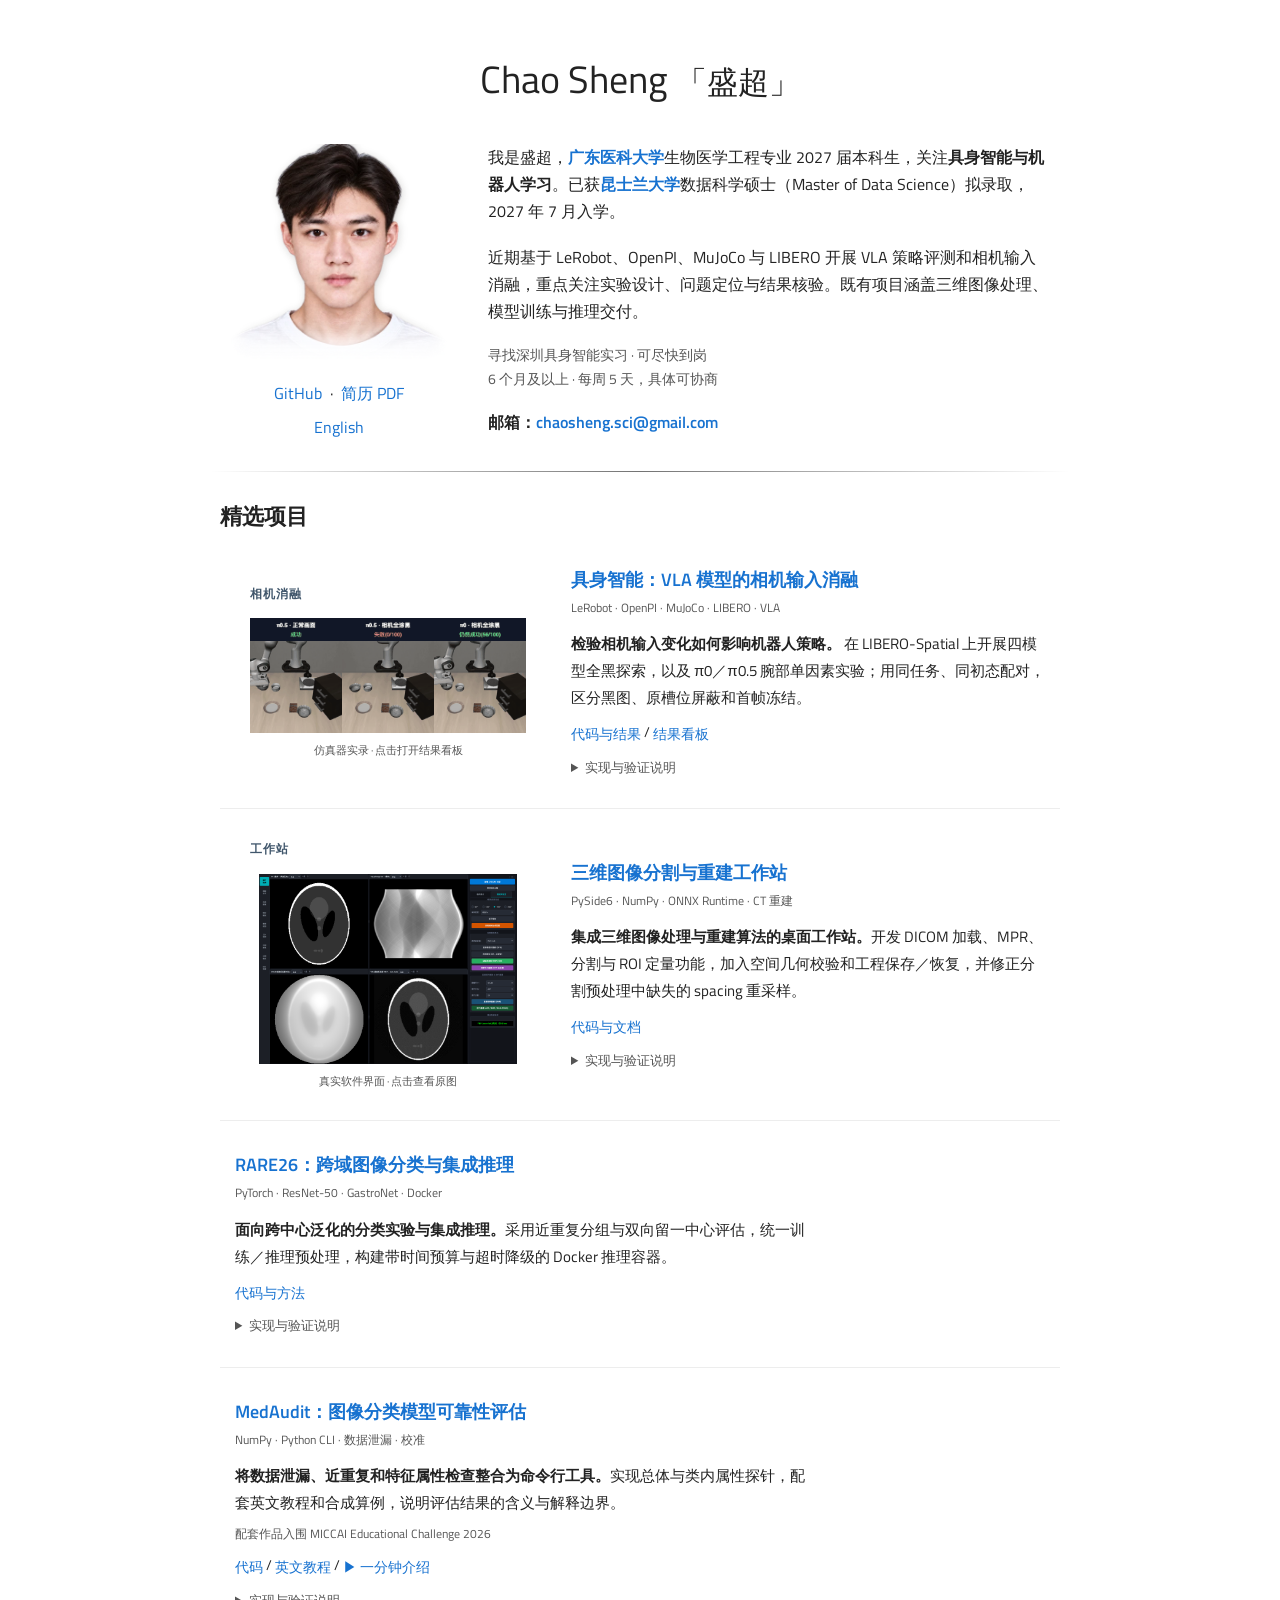
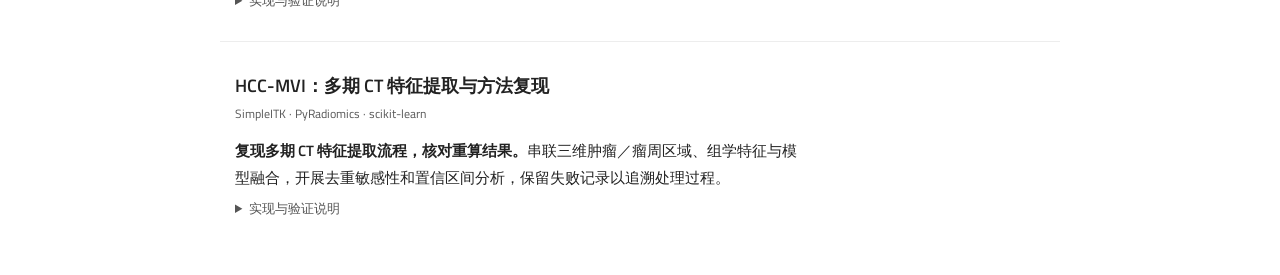
==== index_cn.html @ 7a90e9ca "Align portfolio with embodied AI focus" ====
<!DOCTYPE html>
<html lang="zh-CN">
<head>
  <meta charset="UTF-8" />
  <meta name="viewport" content="width=device-width, initial-scale=1.0" />
  <meta name="description" content="盛超，具身智能实习。关注 VLA 策略评测、机器人学习与仿真，开展相机输入消融、实验复现与结果核验。" />
  <title>盛超 | 具身智能</title>
  <link rel="stylesheet" href="style.css?v=2026-10-14c" />
  <link rel="icon" href="favicon.ico" sizes="16x16 32x32 48x48" />
  <link rel="apple-touch-icon" href="assets/apple-touch-icon.png" />
  <link rel="alternate" hreflang="en" href="index.html" />
  <link rel="alternate" hreflang="zh-CN" href="index_cn.html" />
</head>
<body>
  <a class="skip-link" href="#profile">跳转到正文</a>
  <main class="page-shell" id="profile" tabindex="-1">
    <h1 class="page-heading"><span lang="en">Chao Sheng</span> <span>「盛超」</span></h1>
    <table class="profile-table" role="presentation">
      <tr>
        <td class="profile-media" valign="top">
          <picture><source srcset="assets/portrait-cutout.webp" type="image/webp" /><img class="profile-photo" src="assets/portrait-cutout.png" alt="盛超的照片" width="480" height="480" /></picture>
          <nav class="profile-links" aria-label="个人链接">
            <div><a href="https://github.com/chaoshengsc" target="_blank" rel="noopener noreferrer">GitHub</a> · <a href="assets/sheng-chao-resume.pdf" target="_blank" rel="noopener noreferrer">简历 PDF</a></div>
            <div><a href="index.html" lang="en" hreflang="en">English</a></div>
          </nav>
        </td>
        <td class="profile-copy" valign="top">
          <p>我是盛超，<strong><a href="https://www.gdmu.edu.cn/" target="_blank" rel="noopener noreferrer">广东医科大学</a></strong>生物医学工程专业 2027 届本科生，关注<strong>具身智能与机器人学习</strong>。已获<strong><a href="https://www.uq.edu.au/" target="_blank" rel="noopener noreferrer">昆士兰大学</a></strong>数据科学硕士（Master of Data Science）拟录取，2027 年 7 月入学。</p>
          <p>近期基于 LeRobot、OpenPI、MuJoCo 与 LIBERO 开展 VLA 策略评测和相机输入消融，重点关注实验设计、问题定位与结果核验。既有项目涵盖三维图像处理、模型训练与推理交付。</p>
          <p class="availability">寻找深圳具身智能实习 · 可尽快到岗<br />6 个月及以上 · 每周 5 天，具体可协商</p>
          <p class="contact" id="contact"><strong>邮箱：</strong><strong><a href="mailto:chaosheng.sci@gmail.com" title="发送邮件至 chaosheng.sci@gmail.com">chaosheng.sci@gmail.com</a></strong></p>
        </td>
      </tr>
    </table>
    <hr />
    <section class="content-section projects-section" id="research" aria-labelledby="research-title">
      <h2 id="research-title">精选项目</h2>

      <article class="project-entry">
        <div class="project-media"><figure class="project-overview"><figcaption class="overview-label">相机消融</figcaption><a class="overview-screen" href="https://chaoshengsc.github.io/libero-camera-ablation/dashboard/?lang=zh" target="_blank" rel="noopener noreferrer"><img src="assets/libero-blackout-zh.gif" alt="同一个 LIBERO 任务的三次运行：π0.5 正常画面成功，π0.5 相机全涂黑失败，π0 相机全涂黑仍然成功" width="720" height="300" loading="lazy" /></a></figure><p class="media-caption">仿真器实录 · 点击打开结果看板</p></div>
        <div class="project-copy">
          <h3 class="repo-title"><a href="https://github.com/chaoshengsc/libero-camera-ablation" target="_blank" rel="noopener noreferrer">具身智能：VLA 模型的相机输入消融</a></h3>
          <p class="repo-tech">LeRobot · OpenPI · MuJoCo · LIBERO · VLA</p>
          <p class="project-abstract"><strong>检验相机输入变化如何影响机器人策略。</strong> 在 LIBERO-Spatial 上开展四模型全黑探索，以及 π0／π0.5 腕部单因素实验；用同任务、同初态配对，区分黑图、原槽位屏蔽和首帧冻结。</p>

          <p class="repo-links"><a href="https://github.com/chaoshengsc/libero-camera-ablation" target="_blank" rel="noopener noreferrer">代码与结果</a> / <a href="https://chaoshengsc.github.io/libero-camera-ablation/dashboard/?lang=zh" target="_blank" rel="noopener noreferrer">结果看板</a></p>
          <details class="project-details"><summary>实现与验证说明</summary><div class="detail-body"><p><strong>π0.5 v044 的腕部屏蔽实验：98.4% → 4.6%。</strong>正常、屏蔽腕部、冻结腕部首帧各为 500 回合（10 任务 × 50 初态），分别成功 492、23、0 次；屏蔽相对正常为 −93.8 个百分点，配对 95% 区间 [−96.0, −91.6]。π0 v044 对应为 72.0%、71.2%、72.8%。主视角保持正常更新。</p>
          <p>在消融中发现 LeRobot 缺失相机键会使后续图像槽位前移；个人负责发现问题、确定修复范围、审阅改动并提交覆盖 6 策略的修复 PR。提交前回归由旧实现 21 失败／6 通过变为修后 27/27 通过；<a href="https://github.com/huggingface/lerobot/pull/5129" target="_blank" rel="noopener noreferrer">PR #5129</a> 尚未合并。</p>
          <p>补充官方 π0/OpenPI 对照：匹配 100 初态，官方正常 93/100、全黑 0/100；LeRobot π0 v044 正常 65/100、全黑五次 53–56/100。状态冻结对照支持状态更新敏感性；所选固定动作在选择外状态回放成功 262/400。逐回合记录、分析表、协议审计及 CI 重算入口随 <a href="https://github.com/chaoshengsc/libero-camera-ablation/blob/v1.5.3/docs/FREEZE_CN.md" target="_blank" rel="noopener noreferrer">v1.5.3 证据冻结版</a> 公开。</p>
          <p class="repo-meta">结果限定于所测检查点与协议，不作统一模型排名。π0 五次全黑复用相同 100 初态；官方与 LeRobot 同时改变权重和管线，不能将差异唯一归因于转换或训练。首帧冻结也改变图像—状态同步；回放结果不证明模型内部采用回放机制。独立微调项目不计入本次冻结。</p></div></details>
        </div>
      </article>

      <article class="project-entry">
        <div class="project-media"><figure class="project-overview"><figcaption class="overview-label">工作站</figcaption><a class="overview-screen" href="assets/reconstruction.png" target="_blank" rel="noopener noreferrer"><img src="assets/reconstruction.png" alt="CT 重建软件界面：Shepp-Logan 合成模体" width="1680" height="1236" loading="lazy" /></a></figure><p class="media-caption">真实软件界面 · 点击查看原图</p></div>
        <div class="project-copy">
          <h3 class="repo-title"><a href="https://github.com/chaoshengsc/medical-imaging-workstation" target="_blank" rel="noopener noreferrer">三维图像分割与重建工作站</a></h3>
          <p class="repo-tech">PySide6 · NumPy · ONNX Runtime · CT 重建</p>
          <p class="project-abstract"><strong>集成三维图像处理与重建算法的桌面工作站。</strong>开发 DICOM 加载、MPR、分割与 ROI 定量功能，加入空间几何校验和工程保存／恢复，并修正分割预处理中缺失的 spacing 重采样。</p>

          <p class="repo-links"><a href="https://github.com/chaoshengsc/medical-imaging-workstation" target="_blank" rel="noopener noreferrer">代码与文档</a></p>
          <details class="project-details"><summary>实现与验证说明</summary><div class="detail-body"><p><strong>连接三维图像处理、重建实验与交互操作的桌面工作站。</strong>实现 DICOM 加载、三平面 MPR、多器官分割、ROI 定量与工程保存／恢复；校验序列身份和空间几何，防止蒙版错位与失效缓存复用。</p>
          <p>实现直接傅里叶与多种迭代 CT 重建算法，结合残差 U-Net 开展稀疏视角实验。分割预处理中补齐训练所需的 spacing 重采样，在历史版本同源公开数据 20 例配对对照中，平均 Dice 从 0.684 提升至 0.840。</p>
          <p class="repo-meta">Dice 与左侧重建截图属于不同实验；上述结果不代表独立临床验证。软件用于教学与科研。</p></div></details>
        </div>
      </article>

      <article class="project-entry project-entry-text">
        <div class="project-copy">
          <h3 class="repo-title"><a href="https://github.com/chaoshengsc/rare26-barrett-detection" target="_blank" rel="noopener noreferrer">RARE26：跨域图像分类与集成推理</a></h3>
          <p class="repo-tech">PyTorch · ResNet-50 · GastroNet · Docker</p>
          <p class="project-abstract"><strong>面向跨中心泛化的分类实验与集成推理。</strong>采用近重复分组与双向留一中心评估，统一训练／推理预处理，构建带时间预算与超时降级的 Docker 推理容器。</p>

          <p class="repo-links"><a href="https://github.com/chaoshengsc/rare26-barrett-detection" target="_blank" rel="noopener noreferrer">代码与方法</a></p>
          <details class="project-details"><summary>实现与验证说明</summary><div class="detail-body"><p><strong>面向正样本稀少的内镜图像分类竞赛项目。</strong>任务目标为固定 90% 召回率下的精确率。采用 GastroNet 预训练 ResNet-50，结合类别采样、EMA、近重复图像分组与双向留一中心评估。</p>
          <p>统一训练和推理预处理，完成 12 个随机种子模型概率平均与水平翻转增强；构建 Docker 推理容器，按时间预算调度集成，并配置超时降级与输入输出检查。</p>
          <p class="repo-meta">内部 LOCO 用于方案选择，不代表最终提交权重的独立测试成绩；不列竞赛排名。</p></div></details>
        </div>
      </article>



      <article class="project-entry project-entry-text">
        <div class="project-copy">
          <h3 class="repo-title"><a href="https://github.com/chaoshengsc/medaudit" target="_blank" rel="noopener noreferrer">MedAudit：图像分类模型可靠性评估</a></h3>
          <p class="repo-tech">NumPy · Python CLI · 数据泄漏 · 校准</p>
          <p class="project-abstract"><strong>将数据泄漏、近重复和特征属性检查整合为命令行工具。</strong>实现总体与类内属性探针，配套英文教程和合成算例，说明评估结果的含义与解释边界。</p>
          <p class="recognition">配套作品入围 MICCAI Educational Challenge 2026</p>
          <p class="repo-links"><a href="https://github.com/chaoshengsc/medaudit" target="_blank" rel="noopener noreferrer">代码</a> / <a href="https://github.com/chaoshengsc/medaudit/blob/main/tutorial/from-pixels-to-patients.md" target="_blank" rel="noopener noreferrer">英文教程</a> / <a href="assets/mec2026.mp4" target="_blank" rel="noopener noreferrer">▶ 一分钟介绍</a></p>
          <details class="project-details"><summary>实现与验证说明</summary><div class="detail-body"><p><strong>将数据泄漏、近重复与特征属性检查整合成可运行的审计流程。</strong>配置驱动的 CLI 支持跨集合近重复、患者分组泄漏和总体／类内属性探针；实现 AUROC、Brier、ECE 与患者簇 Bootstrap 指标函数。</p>
          <p>配套英文教程、运行指南与可运行合成算例。作品 <em>From Pixels to Patients</em> 入围 MICCAI Educational Challenge 2026（Finalist）。</p>
          <p class="repo-meta">属性可预测不等于分类器依赖该属性；合成算例不代表临床性能。完整校准审计尚未接入 CLI。</p><figure class="audit-detail-figure"><a href="assets/medaudit-probe.png" target="_blank" rel="noopener noreferrer"><img src="assets/medaudit-probe.png" alt="总体与类内属性探针的合成实验对照" width="1926" height="874" loading="lazy" /></a><figcaption>合成实验对照；点击查看原图，不代表临床性能。</figcaption></figure></div></details>
        </div>
      </article>

      <article class="project-entry project-entry-text">
        <div class="project-copy">
          <h3 class="repo-title">HCC-MVI：多期 CT 特征提取与方法复现</h3>
          <p class="repo-tech">SimpleITK · PyRadiomics · scikit-learn</p>
          <p class="project-abstract"><strong>复现多期 CT 特征提取流程，核对重算结果。</strong>串联三维肿瘤／瘤周区域、组学特征与模型融合，开展去重敏感性和置信区间分析，保留失败记录以追溯处理过程。</p>


          <details class="project-details"><summary>实现与验证说明</summary><div class="detail-body"><p><strong>重建多期图像、特征提取与模型融合的数据处理链。</strong>基于 111 条历史队列记录，重建四期 CT、三维肿瘤／瘤周 VOI 与 94 项原始组学特征的处理流程，开展去重敏感性及置信区间分析。</p>
          <p>完成 6,660 个 VOI 的重算核对，覆盖有效特征一致性与失败记录复现，形成可追溯的数据处理流程。</p>
          <p class="repo-meta">核对数量包含失败记录，不等于全部生成有效特征；现有证据不足以确认模型有效性。患者数据与内部材料不公开。</p></div></details>
        </div>
      </article>
    </section>
  </main>
  <script src="contact.js?v=2026-10-14" defer></script>
</body>
</html>
---- style.css ----
@font-face {
  font-family: "Titillium Web";
  font-style: normal;
  font-weight: 300;
  font-display: swap;
  src: url("assets/vendor/titillium-web/titillium-web-300.woff2") format("woff2");
}

@font-face {
  font-family: "Titillium Web";
  font-style: normal;
  font-weight: 400;
  font-display: swap;
  src: url("assets/vendor/titillium-web/titillium-web-400.woff2") format("woff2");
}

@font-face {
  font-family: "Titillium Web";
  font-style: normal;
  font-weight: 600;
  font-display: swap;
  src: url("assets/vendor/titillium-web/titillium-web-600.woff2") format("woff2");
}

@font-face {
  font-family: "Titillium Web";
  font-style: italic;
  font-weight: 400;
  font-display: swap;
  src: url("assets/vendor/titillium-web/titillium-web-400-italic.woff2") format("woff2");
}

@font-face {
  font-family: "Titillium Web";
  font-style: italic;
  font-weight: 600;
  font-display: swap;
  src: url("assets/vendor/titillium-web/titillium-web-600-italic.woff2") format("woff2");
}

*,
*::before,
*::after {
  box-sizing: border-box;
}

body {
  margin: 8px;
  background: #fff;
  color: #222;
  font-family: "Titillium Web", Verdana, Helvetica, "PingFang SC", "Microsoft YaHei", sans-serif;
  font-size: 16px;
  font-weight: 400;
  line-height: 1.6;
  overflow-wrap: anywhere;
}

a {
  color: #1772d0;
  text-decoration: none;
}

a:hover {
  color: #a35a00;
}

a:focus-visible {
  outline: 2px solid #1772d0;
  outline-offset: 4px;
  border-radius: 2px;
}

strong,
dt {
  font-weight: 600;
}

hr {
  height: 1px;
  margin: 0;
  border: 0;
  background-image: linear-gradient(
    to right,
    rgb(0 0 0 / 0%),
    rgb(0 0 0 / 55%),
    rgb(0 0 0 / 0%)
  );
}

.skip-link {
  position: fixed;
  z-index: 10;
  top: 8px;
  left: 8px;
  padding: 6px 10px;
  background: #111;
  color: #fff;
  transform: translateY(-150%);
}

.skip-link:focus {
  color: #fff;
  transform: translateY(0);
}

.page-shell {
  width: 900px;
  max-width: 100%;
  margin: 0 auto;
  padding: 20px;
}

.page-shell:focus {
  outline: none;
}

.page-heading {
  margin: 16px 0;
  font-size: 38px;
  font-weight: 400;
  line-height: normal;
  text-align: center;
}

.page-heading span {
  white-space: nowrap;
}

.profile-table {
  width: 100%;
  border: 0;
  border-spacing: 0;
  table-layout: fixed;
}

.profile-table td {
  padding: 20px;
}

.profile-media {
  width: 30%;
}

.profile-copy {
  width: 70%;
  text-align: left;
}

/* Preserve the original avatar and its existing crop. */
.profile-photo {
  display: block;
  width: 100%;
  aspect-ratio: 2042 / 2189;
  border-radius: 15px;
  object-fit: cover;
  object-position: center 28%;
}

.profile-links {
  margin: 16px 0 0;
  text-align: center;
}

.profile-links a {
  display: inline-block;
  padding: 3px 0;
}

.profile-copy p {
  margin: 0 0 16px;
}

.profile-copy .contact {
  margin-bottom: 0;
}

.section-nav {
  display: flex;
  flex-wrap: wrap;
  justify-content: center;
  gap: 4px 24px;
  margin: 4px 0 20px;
}

.section-nav a {
  padding: 7px 0;
}

.content-section {
  padding: 26px 10px 28px;
  scroll-margin-top: 20px;
}

.content-section h2 {
  margin: 0 0 24px;
  font-size: 22px;
  font-weight: 600;
  line-height: 1.35;
}

.timeline-entry + .timeline-entry {
  margin-top: 24px;
}

.entry-heading {
  display: flex;
  flex-wrap: wrap;
  align-items: baseline;
  justify-content: space-between;
  gap: 2px 16px;
}

.entry-heading h3,
.repo-title {
  margin: 0;
  font-size: 17px;
  font-weight: 600;
  line-height: 1.4;
}

.entry-heading h3 {
  flex: 1 1 300px;
}

.timeline-entry p {
  margin: 4px 0 0;
}

.entry-heading .entry-date {
  margin: 0;
}

.entry-date,
.entry-detail,
.entry-role,
.repo-meta,
.repo-tech {
  color: #555;
}

.entry-date {
  font-size: 14px;
}

.detail-list {
  margin: 12px 0 0;
  padding-left: 22px;
}

.detail-list li + li {
  margin-top: 9px;
}

.project-entry {
  display: grid;
  grid-template-columns: 40% 60%;
  padding: 10px 0 22px;
}

.project-entry + .project-entry {
  padding-top: 26px;
  border-top: 1px solid #ededed;
}

.project-entry:last-child {
  padding-bottom: 0;
}

.project-media,
.project-copy {
  min-width: 0;
  padding: 0 15px;
}

.project-media {
  padding-top: 12px;
}

.project-entry-text {
  grid-template-columns: 1fr;
}

.repo-image {
  display: block;
  width: 90%;
  aspect-ratio: 16 / 9;
  margin: 0 auto;
  border-radius: 15px;
  height: auto;
  object-fit: contain;
}

.project-copy p {
  margin: 10px 0 0;
}

.project-copy .repo-meta,
.project-copy .repo-tech {
  margin-top: 4px;
  font-size: 14px;
}

.project-status {
  color: #555;
  font-style: italic;
}

.project-copy .repo-links {
  margin-top: 12px;
}

.repo-links a {
  display: inline-flex;
  align-items: center;
  gap: 6px;
  padding: 4px 0;
  vertical-align: middle;
}

.skills-list {
  margin: 0;
}

.skills-list > div {
  display: grid;
  grid-template-columns: 180px minmax(0, 1fr);
  gap: 8px 16px;
}

.skills-list > div + div {
  margin-top: 10px;
}

.skills-list dd {
  margin: 0;
}

.honors-list {
  margin: 0;
  padding: 0;
  list-style: none;
}

.honors-list li {
  display: flex;
  justify-content: space-between;
  align-items: baseline;
  gap: 8px 24px;
}

.honors-list li + li {
  margin-top: 12px;
}

.honors-list .entry-date {
  flex-shrink: 0;
}

.page-footer {
  margin-top: 12px;
  padding: 16px 10px;
  border-top: 1px solid #ededed;
  color: #666;
  font-size: 14px;
  text-align: center;
}

@media (max-width: 700px) {
  .page-shell {
    padding: 12px;
  }

  .page-heading {
    font-size: 32px;
  }

  .profile-table,
  .profile-table tbody,
  .profile-table tr,
  .profile-table td {
    display: block;
    width: 100%;
  }

  .profile-media {
    max-width: 280px;
    margin: 0 auto;
  }

  .profile-table .profile-copy {
    padding: 12px 10px 20px;
  }

  .section-nav {
    gap: 0 20px;
  }

  .entry-heading {
    display: block;
  }

  .entry-heading .entry-date {
    margin-top: 4px;
  }

  .project-entry {
    display: block;
  }

  .project-media {
    max-width: 400px;
    margin: 0 auto 20px;
    padding: 0 10px;
  }

  .repo-image {
    width: 100%;
  }

  .project-copy {
    padding: 0;
  }

  .skills-list > div {
    grid-template-columns: 1fr;
    gap: 2px;
  }
}

@media (max-width: 400px) {
  .honors-list li {
    flex-direction: column;
    gap: 2px;
  }
}

/* Local content and contact adaptations. */
.profile-photo{aspect-ratio:1;object-position:center}.media-caption{font-size:12px;color:#555;text-align:center}.project-summary-figure{width:90%;margin:auto;padding:20px 8px;color:#333;text-align:center}.project-summary-figure>span{font-size:13px;color:#555}.project-summary-figure p{margin:14px 0;font-size:18px}.project-summary-figure b{padding:0 12px;color:#1772d0}.project-summary-figure small{font-size:12px;color:#555}.repo-links a::before{display:none}@media(max-width:700px){.profile-photo{max-width:240px;margin:auto}.project-summary-figure{width:100%}}
.profile-photo{height:auto}
.skip-link:hover{color:#fff}

/* Reference study: concise abstracts, balanced rows, explicit evidence disclosure. */
body{font-family:"Titillium Web","PingFang SC","Microsoft YaHei",sans-serif;line-height:1.7}
.page-heading{margin:22px 0 26px}.page-heading span+span{font-size:.82em}
.profile-table td{padding-top:10px;padding-bottom:28px}
.profile-copy p{margin-bottom:18px}.profile-copy .availability{font-size:14px;color:#555}
.profile-photo{border-radius:12px}
.content-section{padding-top:30px}

.project-entry{align-items:center;padding-bottom:30px}
.project-entry+.project-entry{padding-top:30px}
.project-media{padding-top:0}.repo-image{width:100%;border-radius:4px;max-height:190px}
.media-caption{margin:8px 0 0;font-size:11px}
.repo-title{font-size:18px;line-height:1.5}
.project-copy .repo-tech{font-size:12px;margin-top:5px}
.project-copy .project-abstract{margin-top:12px;font-size:15px;line-height:1.8}
.project-copy .recognition{font-size:12px;color:#555;margin-top:8px}
.project-copy .repo-links{margin-top:7px;font-size:14px}
.project-details{margin-top:6px;font-size:13px;color:#555}
.project-details summary{cursor:pointer;width:fit-content;text-underline-offset:4px}
.project-details summary:hover{color:#1772d0;text-decoration:underline}
.project-details summary:focus-visible{outline:2px solid #1772d0;outline-offset:4px}
.detail-body{padding:8px 0}.detail-body p{line-height:1.8}
.project-entry:has(.project-details[open]){align-items:start}
.project-summary-figure{width:100%;border-top:1px solid #dce3ea;border-bottom:1px solid #dce3ea;padding:22px 0}
.project-summary-figure>span{font-size:12px;letter-spacing:.04em}
.project-summary-figure p{font-size:17px;margin:10px 0}
.project-summary-figure small{font-size:11px}
@media(max-width:700px){.page-heading{margin:12px 0 20px}.profile-table .profile-media{max-width:220px;padding-bottom:12px}.profile-table .profile-copy{padding-top:10px}.project-media{max-width:340px;margin-bottom:22px}.project-copy .project-abstract{font-size:15px}.project-entry{padding-bottom:28px}}

/* Consistent project overviews; real interface and labelled workflow schematics. */
.project-overview{margin:0;background:transparent;border:0;border-radius:0;padding:15px;min-height:255px;display:flex;flex-direction:column;justify-content:center}
.overview-label{font-size:12px;font-weight:600;letter-spacing:.09em;color:#41576c;margin-bottom:14px}
.overview-screen{display:block;margin:auto 0}
.overview-screen img{display:block;width:100%;height:auto;max-height:190px;object-fit:contain}
.overview-steps{margin:0;padding:0;list-style:none;display:grid;gap:7px}
.overview-steps li{display:flex;align-items:center;gap:10px;font-size:14px;line-height:1.4;color:#263b4d;min-height:32px;border-bottom:1px solid #e1e7ec;padding-bottom:6px}
.overview-steps li:last-child{border-bottom:0}
.overview-steps li span{font-size:11px;color:#1772d0;font-variant-numeric:tabular-nums}
.overview-note{font-size:12px;color:#526577;margin:12px 0 0}
.audit-detail-figure{margin:18px 0 8px}
.audit-detail-figure img{width:100%;height:auto;display:block}
.audit-detail-figure figcaption{font-size:12px;margin-top:8px}
@media(max-width:700px){.project-media{max-width:360px;width:100%}.project-overview{min-height:255px}}

/* Text-only projects use the available width instead of empty media columns. */
.project-entry-text{grid-template-columns:minmax(0,1fr)}
.project-entry-text .project-copy{max-width:760px}
.project-entry-text .project-abstract{max-width:72ch}
.project-entry-text .detail-body{max-width:72ch}
.project-overview{min-height:0;padding:0 15px}
@media(max-width:700px){.project-overview{min-height:0}.project-entry-text .project-copy{max-width:none}}

/* Compact two-row personal links. */
.profile-links{line-height:1.6}
.profile-links a{padding:3px 4px}
.profile-links>div+div{margin-top:2px}
.profile-media picture{display:block}
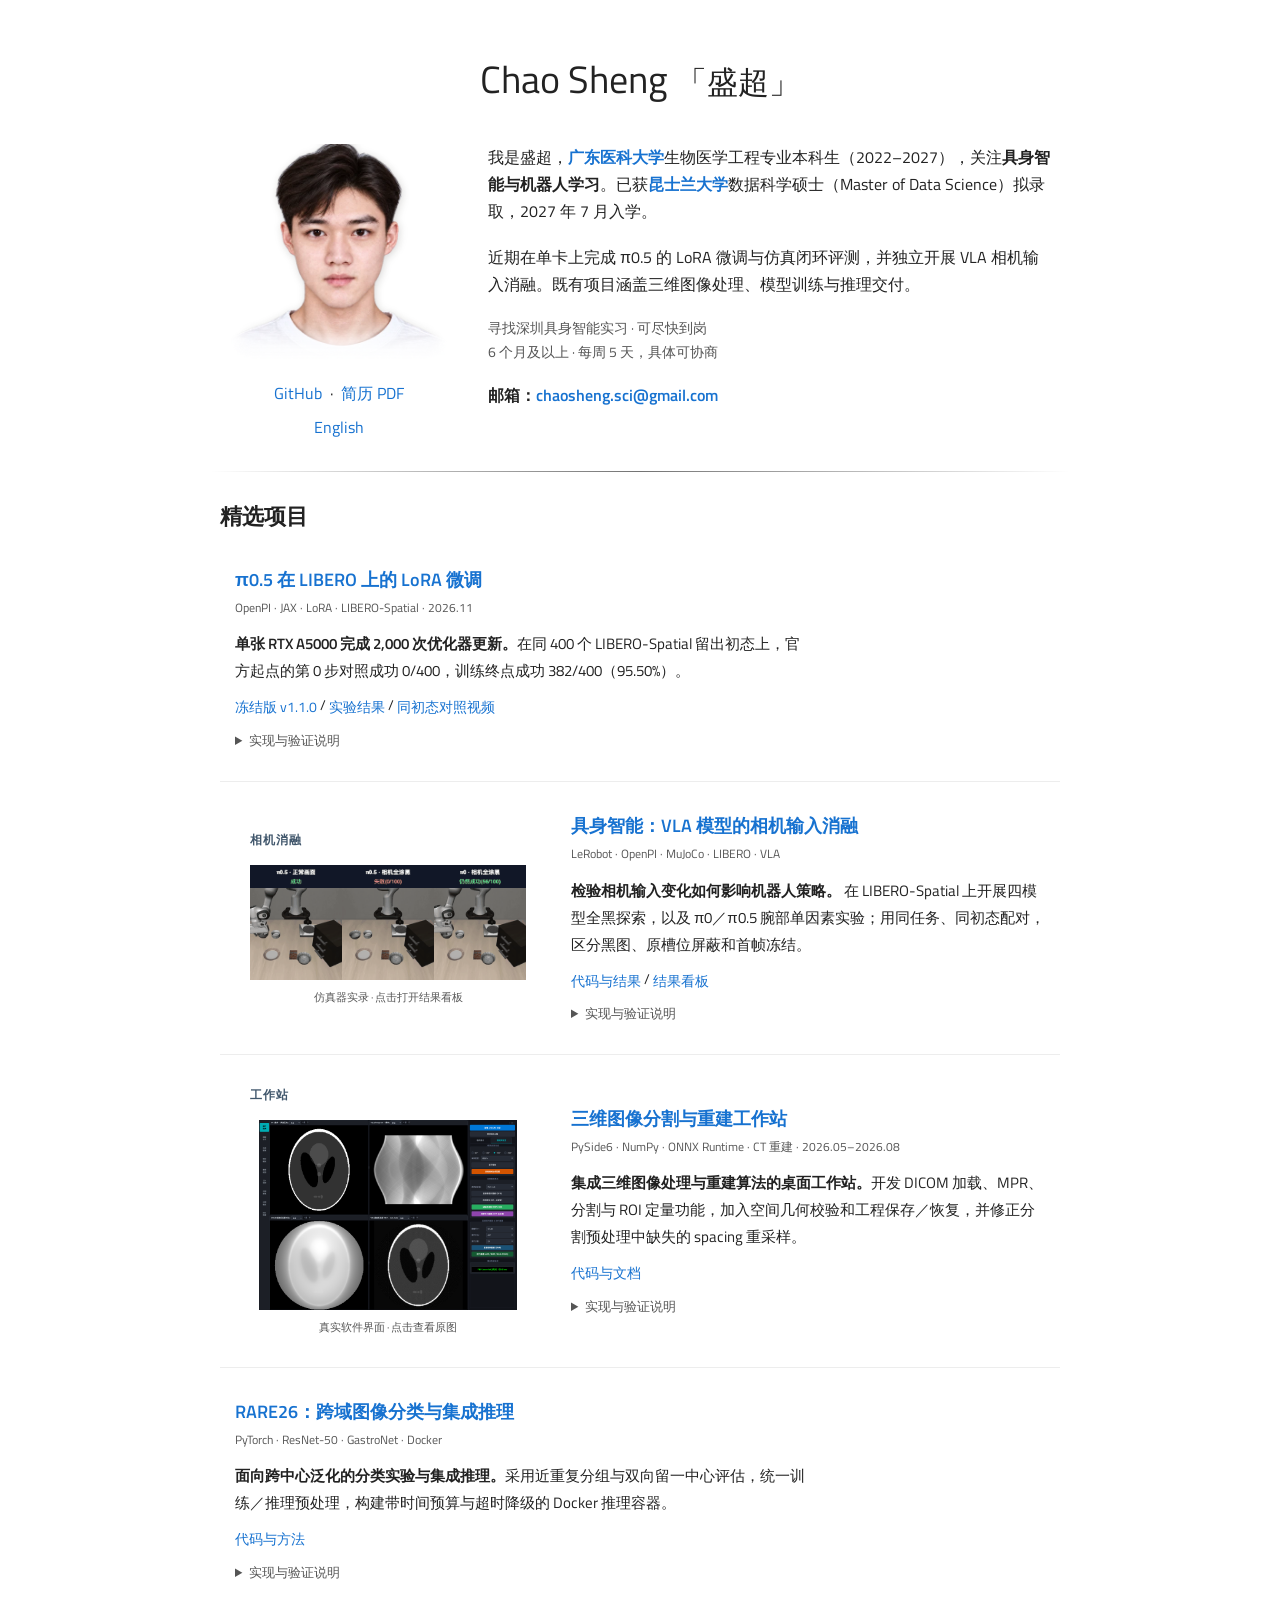
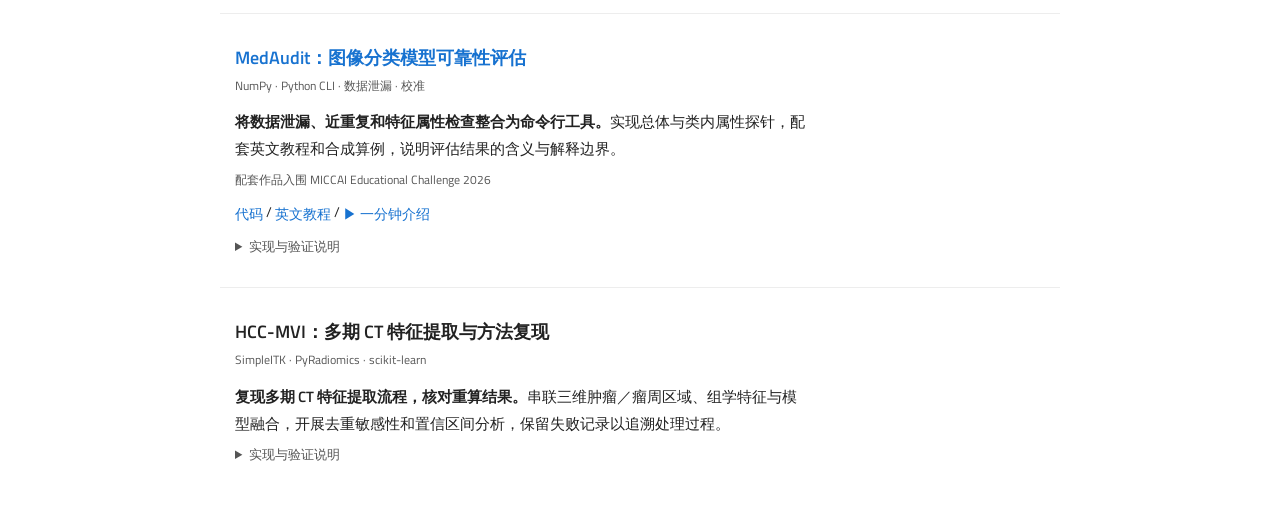
==== commit 8610fc7c: "Add frozen pi0.5 fine-tuning project" ====
--- a/index_cn.html
+++ b/index_cn.html
@@ -3,7 +3,7 @@
 <head>
   <meta charset="UTF-8" />
   <meta name="viewport" content="width=device-width, initial-scale=1.0" />
-  <meta name="description" content="盛超，具身智能实习。关注 VLA 策略评测、机器人学习与仿真，开展相机输入消融、实验复现与结果核验。" />
+  <meta name="description" content="盛超，具身智能实习。关注 VLA 策略微调、仿真闭环评测与相机输入消融。" />
   <title>盛超 | 具身智能</title>
   <link rel="stylesheet" href="style.css?v=2026-10-14c" />
   <link rel="icon" href="favicon.ico" sizes="16x16 32x32 48x48" />
@@ -25,8 +25,8 @@
           </nav>
         </td>
         <td class="profile-copy" valign="top">
-          <p>我是盛超，<strong><a href="https://www.gdmu.edu.cn/" target="_blank" rel="noopener noreferrer">广东医科大学</a></strong>生物医学工程专业 2027 届本科生，关注<strong>具身智能与机器人学习</strong>。已获<strong><a href="https://www.uq.edu.au/" target="_blank" rel="noopener noreferrer">昆士兰大学</a></strong>数据科学硕士（Master of Data Science）拟录取，2027 年 7 月入学。</p>
-          <p>近期基于 LeRobot、OpenPI、MuJoCo 与 LIBERO 开展 VLA 策略评测和相机输入消融，重点关注实验设计、问题定位与结果核验。既有项目涵盖三维图像处理、模型训练与推理交付。</p>
+          <p>我是盛超，<strong><a href="https://www.gdmu.edu.cn/" target="_blank" rel="noopener noreferrer">广东医科大学</a></strong>生物医学工程专业本科生（2022–2027），关注<strong>具身智能与机器人学习</strong>。已获<strong><a href="https://www.uq.edu.au/" target="_blank" rel="noopener noreferrer">昆士兰大学</a></strong>数据科学硕士（Master of Data Science）拟录取，2027 年 7 月入学。</p>
+          <p>近期在单卡上完成 π0.5 的 LoRA 微调与仿真闭环评测，并独立开展 VLA 相机输入消融。既有项目涵盖三维图像处理、模型训练与推理交付。</p>
           <p class="availability">寻找深圳具身智能实习 · 可尽快到岗<br />6 个月及以上 · 每周 5 天，具体可协商</p>
           <p class="contact" id="contact"><strong>邮箱：</strong><strong><a href="mailto:chaosheng.sci@gmail.com" title="发送邮件至 chaosheng.sci@gmail.com">chaosheng.sci@gmail.com</a></strong></p>
         </td>
@@ -35,6 +35,18 @@
     <hr />
     <section class="content-section projects-section" id="research" aria-labelledby="research-title">
       <h2 id="research-title">精选项目</h2>
+
+      <article class="project-entry project-entry-text">
+        <div class="project-copy">
+          <h3 class="repo-title"><a href="https://github.com/chaoshengsc/pi05-libero-finetuning" target="_blank" rel="noopener noreferrer">π0.5 在 LIBERO 上的 LoRA 微调</a></h3>
+          <p class="repo-tech">OpenPI · JAX · LoRA · LIBERO-Spatial · 2026.11</p>
+          <p class="project-abstract"><strong>单张 RTX A5000 完成 2,000 次优化器更新。</strong>在同 400 个 LIBERO-Spatial 留出初态上，官方起点的第 0 步对照成功 0/400，训练终点成功 382/400（95.50%）。</p>
+          <p class="repo-links"><a href="https://github.com/chaoshengsc/pi05-libero-finetuning/releases/tag/v1.1.0" target="_blank" rel="noopener noreferrer">冻结版 v1.1.0</a> / <a href="https://github.com/chaoshengsc/pi05-libero-finetuning/blob/v1.1.0/docs/results.md" target="_blank" rel="noopener noreferrer">实验结果</a> / <a href="https://cdn.jsdelivr.net/gh/chaoshengsc/pi05-libero-finetuning@70cf7dc0754567b5b425e05f74cc18f68f3f52f1/assets/failures/task08-12-comparison.mp4" target="_blank" rel="noopener noreferrer">同初态对照视频</a></p>
+          <details class="project-details"><summary>实现与验证说明</summary><div class="detail-body"><p>基于 OpenPI 的 <code>pi05_base</code> 冻结底座，采用全线性层 LoRA（rank 64），用梯度累积实现有效批量 256。按完整示范划分 1,608 条训练、85 条离线验证，归一化只用训练数据拟合，保存优化器与采样状态供续训。</p>
+          <p>对第 0 步与训练终点的 399 对首观测一致回合，十任务等权成功率增加 95.50 个百分点（95% 配对区间 [93.50, 97.25]）。比较六个检查点并换两个推理种子复测 1,250 与 2,000 步，两者平均差的区间仍跨 0。</p>
+          <p class="repo-meta">结果限于一次训练与十个已知仿真任务。冻结版公开 5,100 条计分回合、复算脚本及对照视频，支持复算已发布结果。</p></div></details>
+        </div>
+      </article>
 
       <article class="project-entry">
         <div class="project-media"><figure class="project-overview"><figcaption class="overview-label">相机消融</figcaption><a class="overview-screen" href="https://chaoshengsc.github.io/libero-camera-ablation/dashboard/?lang=zh" target="_blank" rel="noopener noreferrer"><img src="assets/libero-blackout-zh.gif" alt="同一个 LIBERO 任务的三次运行：π0.5 正常画面成功，π0.5 相机全涂黑失败，π0 相机全涂黑仍然成功" width="720" height="300" loading="lazy" /></a></figure><p class="media-caption">仿真器实录 · 点击打开结果看板</p></div>
@@ -55,7 +67,7 @@
         <div class="project-media"><figure class="project-overview"><figcaption class="overview-label">工作站</figcaption><a class="overview-screen" href="assets/reconstruction.png" target="_blank" rel="noopener noreferrer"><img src="assets/reconstruction.png" alt="CT 重建软件界面：Shepp-Logan 合成模体" width="1680" height="1236" loading="lazy" /></a></figure><p class="media-caption">真实软件界面 · 点击查看原图</p></div>
         <div class="project-copy">
           <h3 class="repo-title"><a href="https://github.com/chaoshengsc/medical-imaging-workstation" target="_blank" rel="noopener noreferrer">三维图像分割与重建工作站</a></h3>
-          <p class="repo-tech">PySide6 · NumPy · ONNX Runtime · CT 重建</p>
+          <p class="repo-tech">PySide6 · NumPy · ONNX Runtime · CT 重建 · 2026.05–2026.08</p>
           <p class="project-abstract"><strong>集成三维图像处理与重建算法的桌面工作站。</strong>开发 DICOM 加载、MPR、分割与 ROI 定量功能，加入空间几何校验和工程保存／恢复，并修正分割预处理中缺失的 spacing 重采样。</p>
 
           <p class="repo-links"><a href="https://github.com/chaoshengsc/medical-imaging-workstation" target="_blank" rel="noopener noreferrer">代码与文档</a></p>
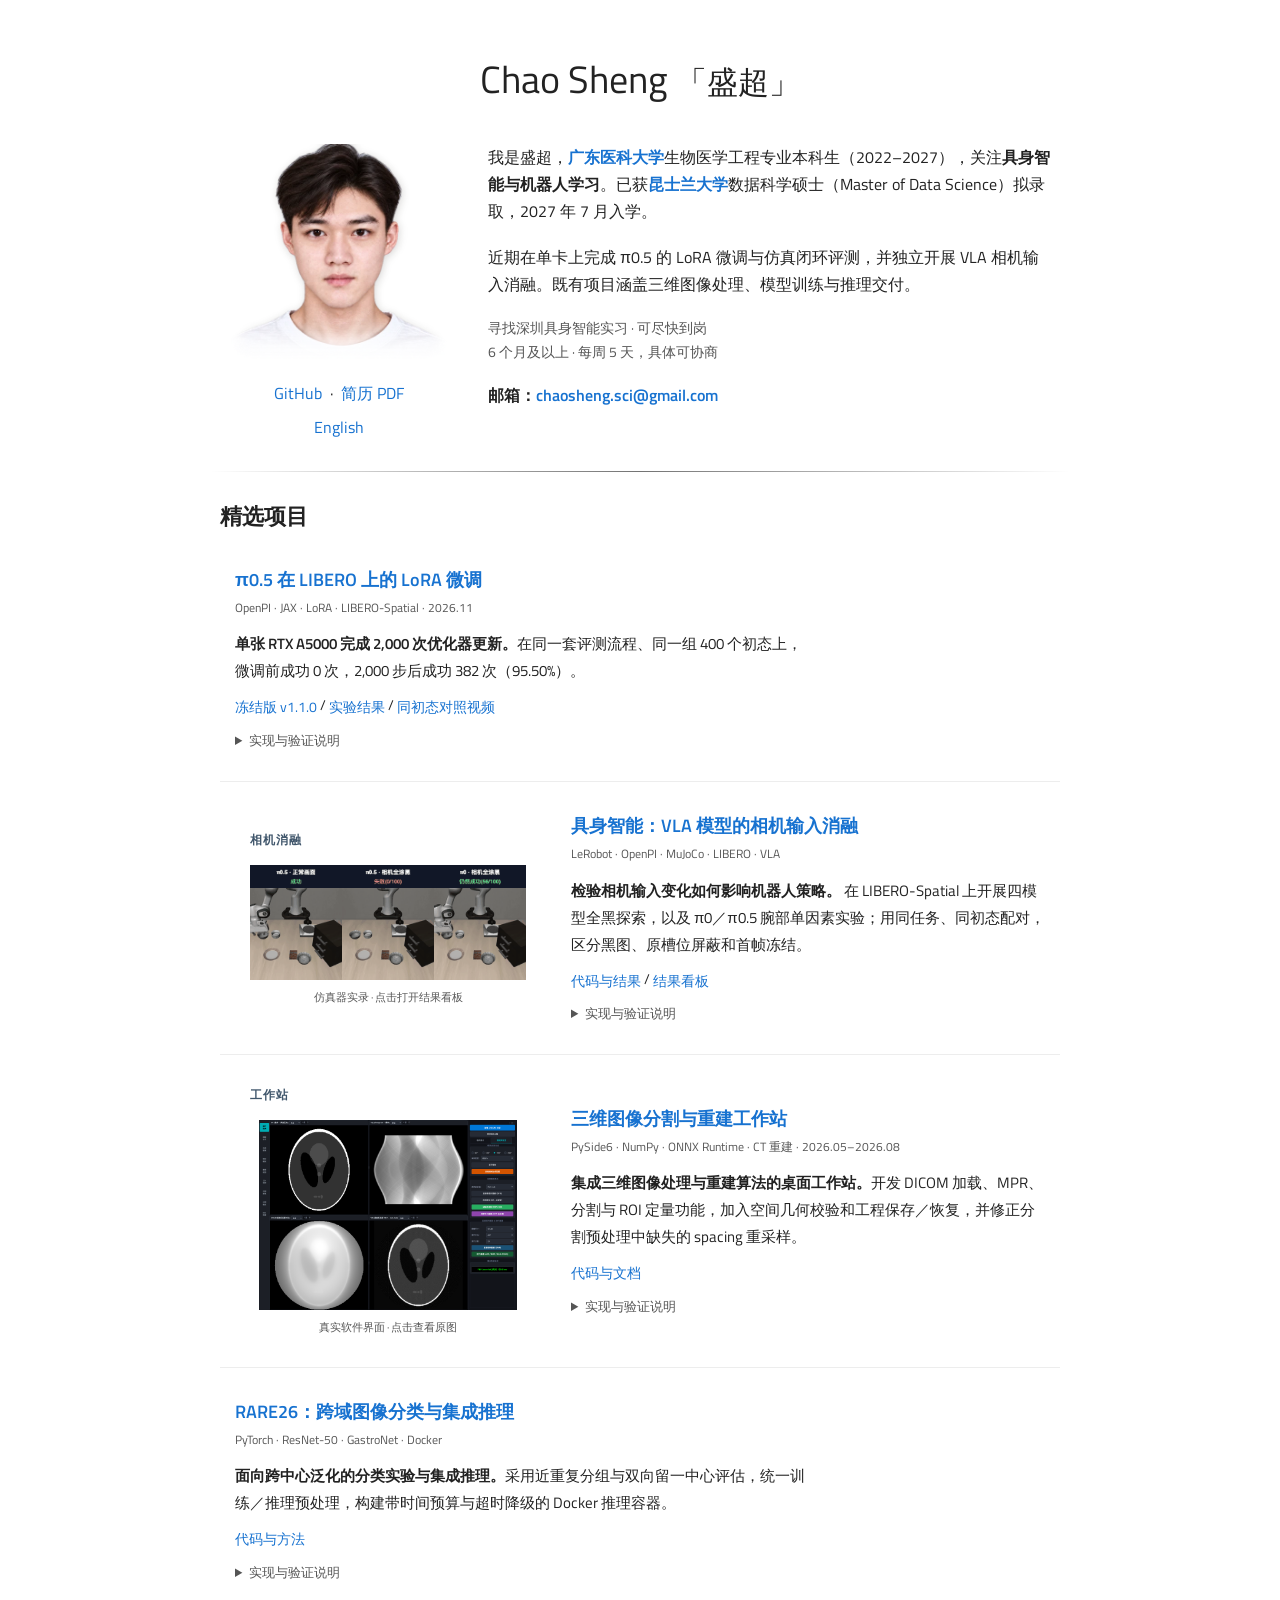
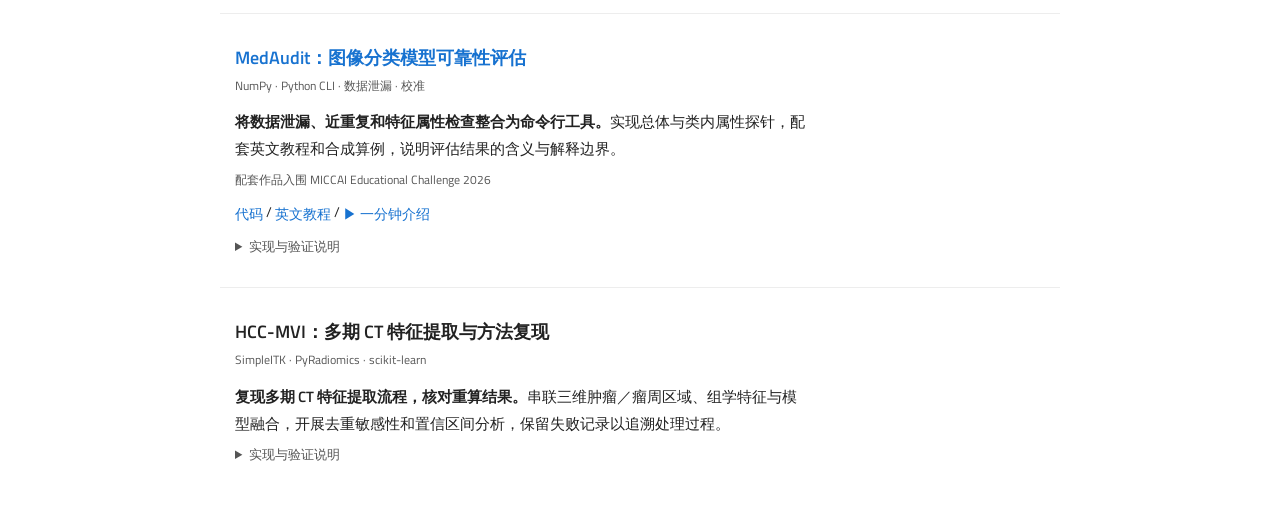
==== commit 0cfa9cb1: "Clarify the baseline in the fine-tuning summary" ====
--- a/index_cn.html
+++ b/index_cn.html
@@ -40,7 +40,7 @@
         <div class="project-copy">
           <h3 class="repo-title"><a href="https://github.com/chaoshengsc/pi05-libero-finetuning" target="_blank" rel="noopener noreferrer">π0.5 在 LIBERO 上的 LoRA 微调</a></h3>
           <p class="repo-tech">OpenPI · JAX · LoRA · LIBERO-Spatial · 2026.11</p>
-          <p class="project-abstract"><strong>单张 RTX A5000 完成 2,000 次优化器更新。</strong>在同 400 个 LIBERO-Spatial 留出初态上，官方起点的第 0 步对照成功 0/400，训练终点成功 382/400（95.50%）。</p>
+          <p class="project-abstract"><strong>单张 RTX A5000 完成 2,000 次优化器更新。</strong>在同一套评测流程、同一组 400 个初态上，微调前成功 0 次，2,000 步后成功 382 次（95.50%）。</p>
           <p class="repo-links"><a href="https://github.com/chaoshengsc/pi05-libero-finetuning/releases/tag/v1.1.0" target="_blank" rel="noopener noreferrer">冻结版 v1.1.0</a> / <a href="https://github.com/chaoshengsc/pi05-libero-finetuning/blob/v1.1.0/docs/results.md" target="_blank" rel="noopener noreferrer">实验结果</a> / <a href="https://cdn.jsdelivr.net/gh/chaoshengsc/pi05-libero-finetuning@70cf7dc0754567b5b425e05f74cc18f68f3f52f1/assets/failures/task08-12-comparison.mp4" target="_blank" rel="noopener noreferrer">同初态对照视频</a></p>
           <details class="project-details"><summary>实现与验证说明</summary><div class="detail-body"><p>基于 OpenPI 的 <code>pi05_base</code> 冻结底座，采用全线性层 LoRA（rank 64），用梯度累积实现有效批量 256。按完整示范划分 1,608 条训练、85 条离线验证，归一化只用训练数据拟合，保存优化器与采样状态供续训。</p>
           <p>对第 0 步与训练终点的 399 对首观测一致回合，十任务等权成功率增加 95.50 个百分点（95% 配对区间 [93.50, 97.25]）。比较六个检查点并换两个推理种子复测 1,250 与 2,000 步，两者平均差的区间仍跨 0。</p>
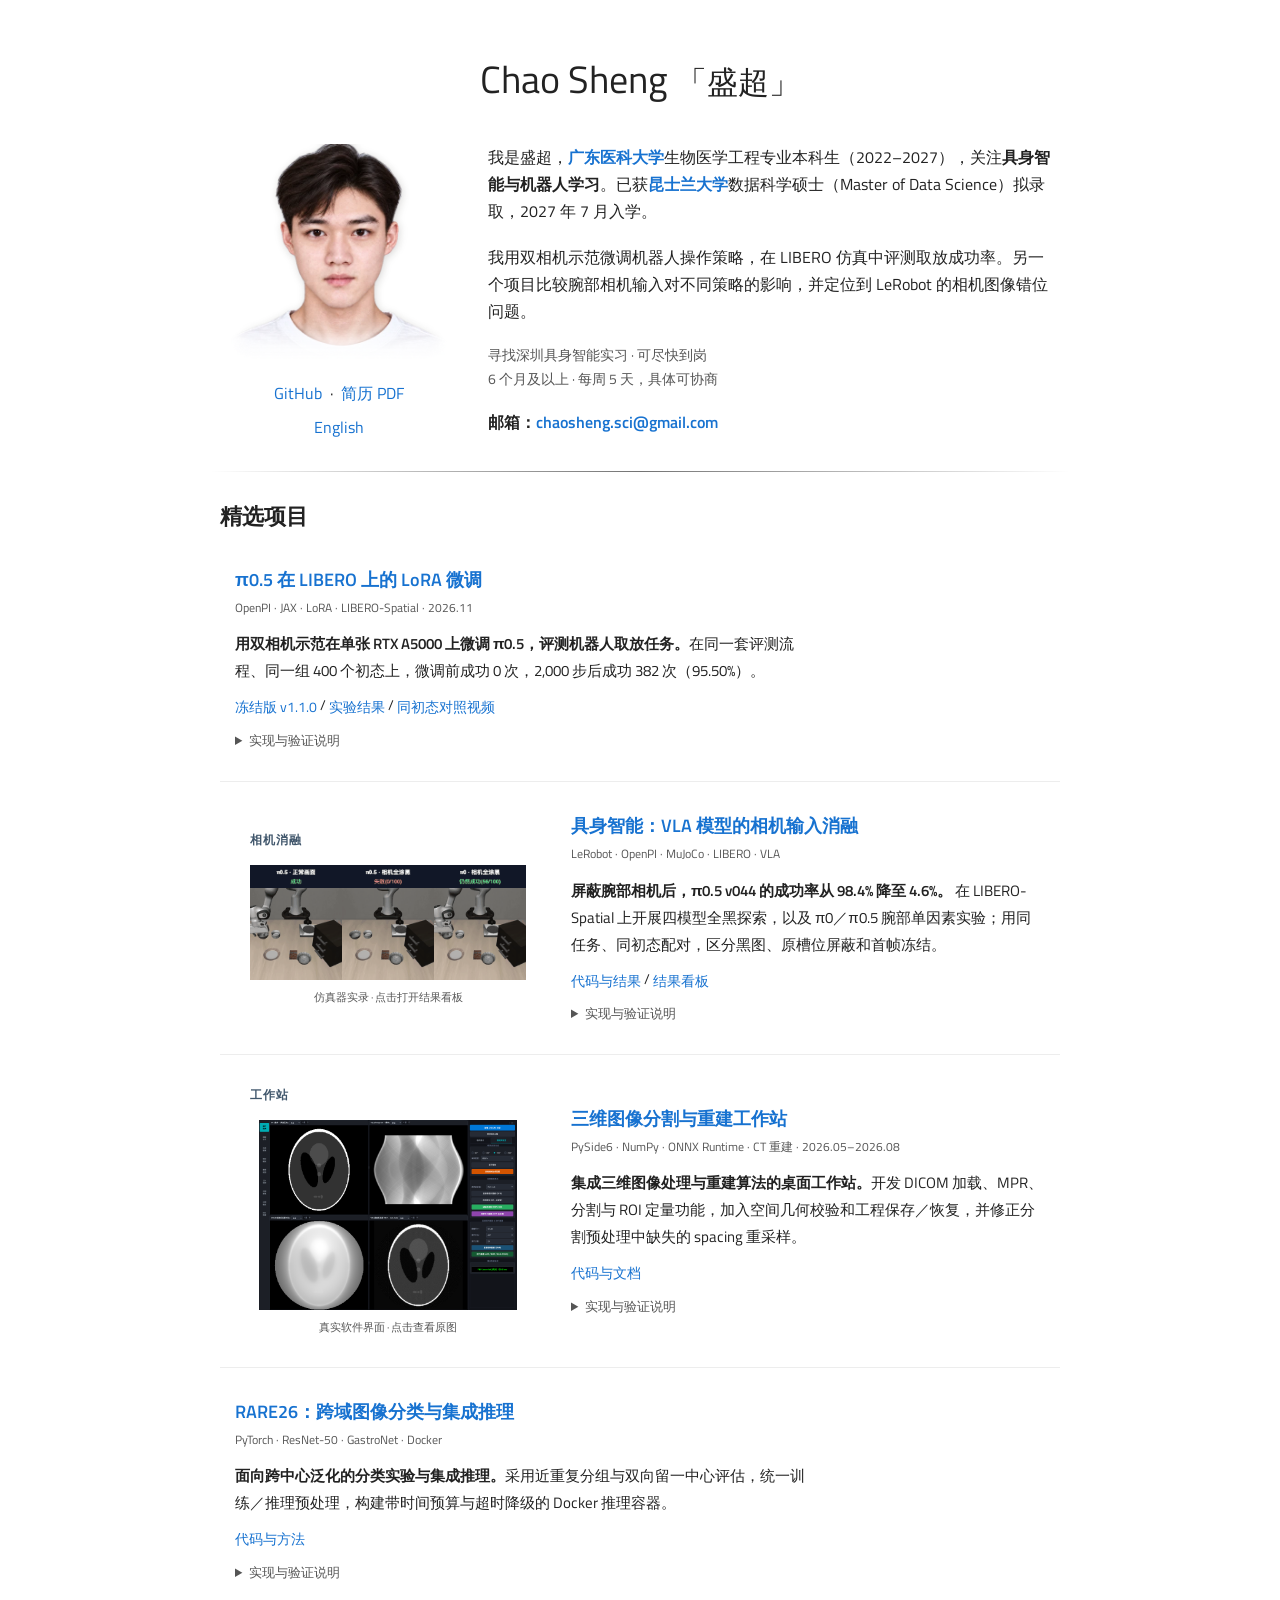
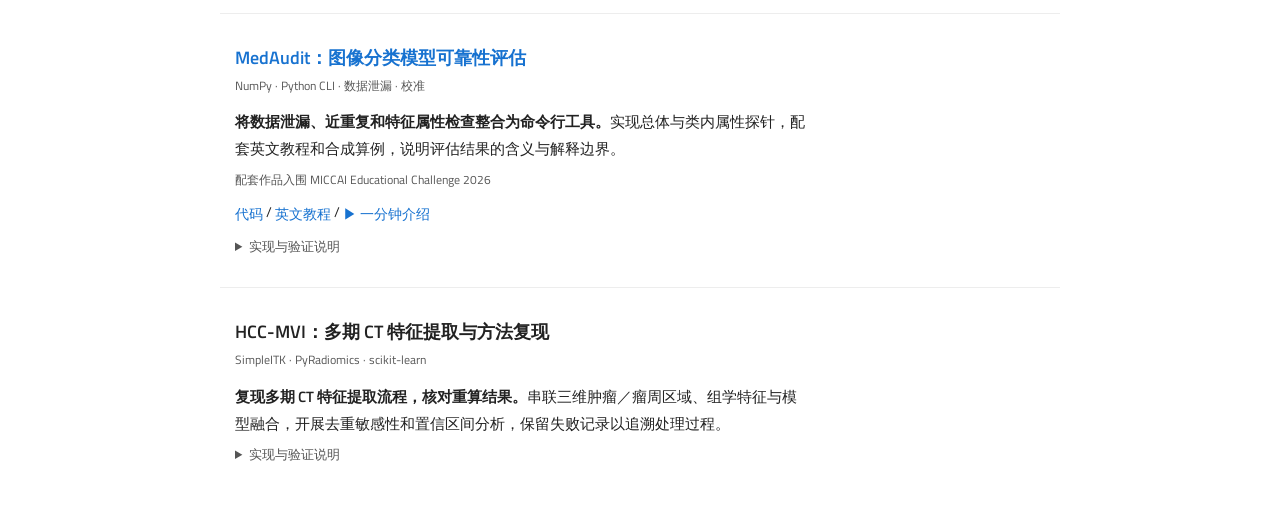
==== commit a9627ddd: "Lead with robot policy training and camera evaluation" ====
--- a/index_cn.html
+++ b/index_cn.html
@@ -26,7 +26,7 @@
         </td>
         <td class="profile-copy" valign="top">
           <p>我是盛超，<strong><a href="https://www.gdmu.edu.cn/" target="_blank" rel="noopener noreferrer">广东医科大学</a></strong>生物医学工程专业本科生（2022–2027），关注<strong>具身智能与机器人学习</strong>。已获<strong><a href="https://www.uq.edu.au/" target="_blank" rel="noopener noreferrer">昆士兰大学</a></strong>数据科学硕士（Master of Data Science）拟录取，2027 年 7 月入学。</p>
-          <p>近期在单卡上完成 π0.5 的 LoRA 微调与仿真闭环评测，并独立开展 VLA 相机输入消融。既有项目涵盖三维图像处理、模型训练与推理交付。</p>
+          <p>我用双相机示范微调机器人操作策略，在 LIBERO 仿真中评测取放成功率。另一个项目比较腕部相机输入对不同策略的影响，并定位到 LeRobot 的相机图像错位问题。</p>
           <p class="availability">寻找深圳具身智能实习 · 可尽快到岗<br />6 个月及以上 · 每周 5 天，具体可协商</p>
           <p class="contact" id="contact"><strong>邮箱：</strong><strong><a href="mailto:chaosheng.sci@gmail.com" title="发送邮件至 chaosheng.sci@gmail.com">chaosheng.sci@gmail.com</a></strong></p>
         </td>
@@ -40,11 +40,11 @@
         <div class="project-copy">
           <h3 class="repo-title"><a href="https://github.com/chaoshengsc/pi05-libero-finetuning" target="_blank" rel="noopener noreferrer">π0.5 在 LIBERO 上的 LoRA 微调</a></h3>
           <p class="repo-tech">OpenPI · JAX · LoRA · LIBERO-Spatial · 2026.11</p>
-          <p class="project-abstract"><strong>单张 RTX A5000 完成 2,000 次优化器更新。</strong>在同一套评测流程、同一组 400 个初态上，微调前成功 0 次，2,000 步后成功 382 次（95.50%）。</p>
+          <p class="project-abstract"><strong>用双相机示范在单张 RTX A5000 上微调 π0.5，评测机器人取放任务。</strong>在同一套评测流程、同一组 400 个初态上，微调前成功 0 次，2,000 步后成功 382 次（95.50%）。</p>
           <p class="repo-links"><a href="https://github.com/chaoshengsc/pi05-libero-finetuning/releases/tag/v1.1.0" target="_blank" rel="noopener noreferrer">冻结版 v1.1.0</a> / <a href="https://github.com/chaoshengsc/pi05-libero-finetuning/blob/v1.1.0/docs/results.md" target="_blank" rel="noopener noreferrer">实验结果</a> / <a href="https://cdn.jsdelivr.net/gh/chaoshengsc/pi05-libero-finetuning@70cf7dc0754567b5b425e05f74cc18f68f3f52f1/assets/failures/task08-12-comparison.mp4" target="_blank" rel="noopener noreferrer">同初态对照视频</a></p>
-          <details class="project-details"><summary>实现与验证说明</summary><div class="detail-body"><p>基于 OpenPI 的 <code>pi05_base</code> 冻结底座，采用全线性层 LoRA（rank 64），用梯度累积实现有效批量 256。按完整示范划分 1,608 条训练、85 条离线验证，归一化只用训练数据拟合，保存优化器与采样状态供续训。</p>
-          <p>对第 0 步与训练终点的 399 对首观测一致回合，十任务等权成功率增加 95.50 个百分点（95% 配对区间 [93.50, 97.25]）。比较六个检查点并换两个推理种子复测 1,250 与 2,000 步，两者平均差的区间仍跨 0。</p>
-          <p class="repo-meta">结果限于一次训练与十个已知仿真任务。冻结版公开 5,100 条计分回合、复算脚本及对照视频，支持复算已发布结果。</p></div></details>
+          <details class="project-details"><summary>实现与验证说明</summary><div class="detail-body"><p>以场景图、腕部图和指令为输入，以后续 10 步示范动作为流匹配的训练目标。按完整轨迹划分 1,608 条训练示范和 85 条离线验证示范，仅用训练集拟合归一化统计量。冻结 OpenPI 的 <code>pi05_base</code>，为视觉塔、语言主干和动作专家等模块的 456 个线性矩阵配置 rank-64 LoRA。每个微批 8 个样本，累积 32 次梯度实现有效批量 256。恢复模型、优化器、采样器和随机状态后续训至 2,000 次更新。</p>
+          <p>闭环执行时先预测 10 步动作，执行前 5 步后重新观测。第 0 步与终点有 399 对回合的首观测一致，十任务等权成功率提高 95.50 个百分点（95% 配对区间 [93.50, 97.25]）。六个检查点中，1,250 步在原推理种子下得分最高（389/400）。换两个种子与终点复测，平均领先 1.25 个百分点，95% 区间 [−0.50, 2.875] 跨 0。</p>
+          <p class="repo-meta">逐例复查终点失败的 18 个初态，16 个在更换推理种子后至少成功一次。冻结版公开 5,100 条计分回合、复算脚本与同初态对照视频。结果限于一次训练和十个已知仿真任务。</p></div></details>
         </div>
       </article>
 
@@ -53,7 +53,7 @@
         <div class="project-copy">
           <h3 class="repo-title"><a href="https://github.com/chaoshengsc/libero-camera-ablation" target="_blank" rel="noopener noreferrer">具身智能：VLA 模型的相机输入消融</a></h3>
           <p class="repo-tech">LeRobot · OpenPI · MuJoCo · LIBERO · VLA</p>
-          <p class="project-abstract"><strong>检验相机输入变化如何影响机器人策略。</strong> 在 LIBERO-Spatial 上开展四模型全黑探索，以及 π0／π0.5 腕部单因素实验；用同任务、同初态配对，区分黑图、原槽位屏蔽和首帧冻结。</p>
+          <p class="project-abstract"><strong>屏蔽腕部相机后，π0.5 v044 的成功率从 98.4% 降至 4.6%。</strong> 在 LIBERO-Spatial 上开展四模型全黑探索，以及 π0／π0.5 腕部单因素实验；用同任务、同初态配对，区分黑图、原槽位屏蔽和首帧冻结。</p>
 
           <p class="repo-links"><a href="https://github.com/chaoshengsc/libero-camera-ablation" target="_blank" rel="noopener noreferrer">代码与结果</a> / <a href="https://chaoshengsc.github.io/libero-camera-ablation/dashboard/?lang=zh" target="_blank" rel="noopener noreferrer">结果看板</a></p>
           <details class="project-details"><summary>实现与验证说明</summary><div class="detail-body"><p><strong>π0.5 v044 的腕部屏蔽实验：98.4% → 4.6%。</strong>正常、屏蔽腕部、冻结腕部首帧各为 500 回合（10 任务 × 50 初态），分别成功 492、23、0 次；屏蔽相对正常为 −93.8 个百分点，配对 95% 区间 [−96.0, −91.6]。π0 v044 对应为 72.0%、71.2%、72.8%。主视角保持正常更新。</p>
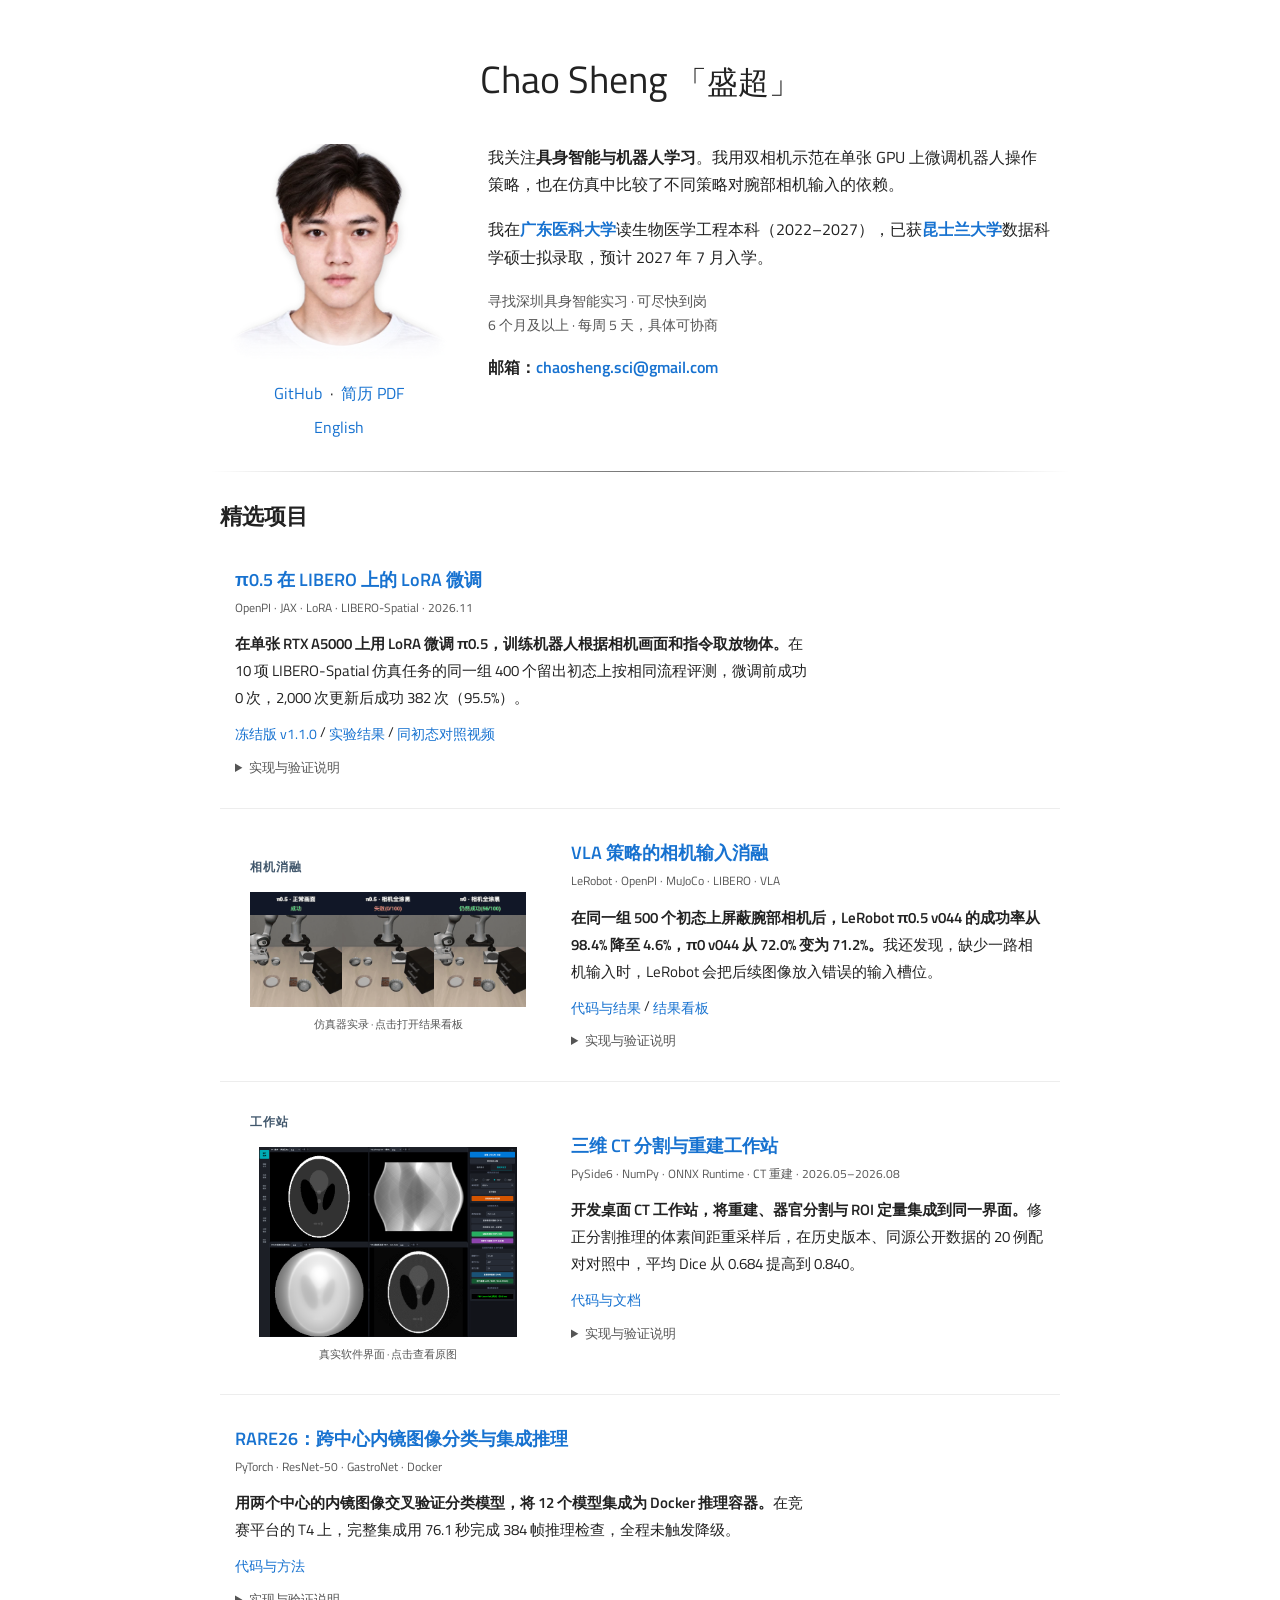
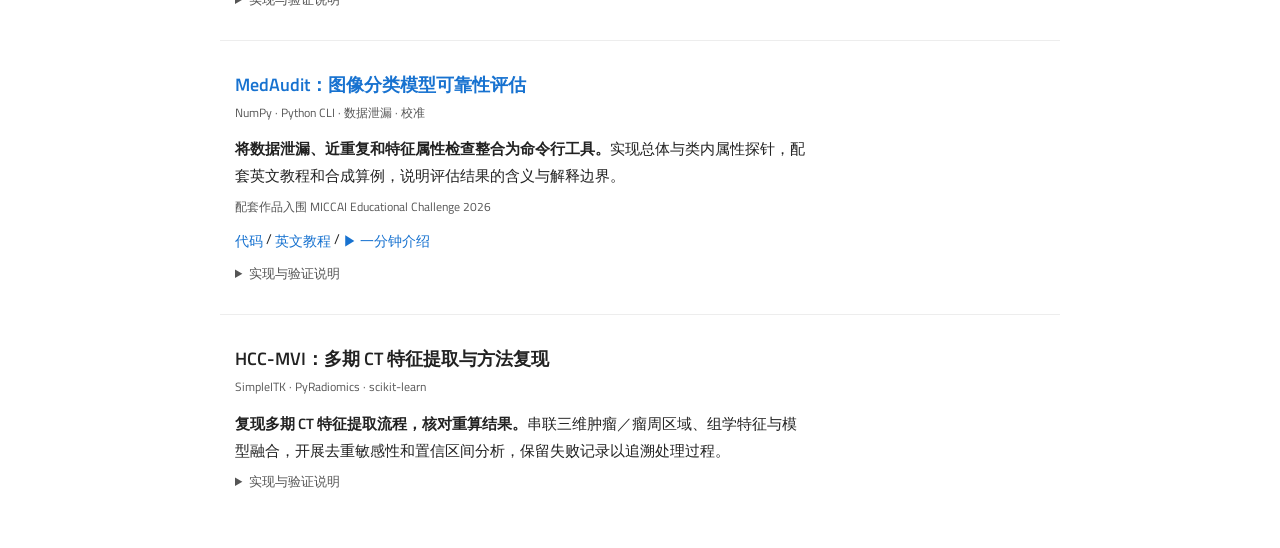
==== commit 57f9f9e4: "Lead project summaries with measured robotics results" ====
--- a/index_cn.html
+++ b/index_cn.html
@@ -25,8 +25,8 @@
           </nav>
         </td>
         <td class="profile-copy" valign="top">
-          <p>我是盛超，<strong><a href="https://www.gdmu.edu.cn/" target="_blank" rel="noopener noreferrer">广东医科大学</a></strong>生物医学工程专业本科生（2022–2027），关注<strong>具身智能与机器人学习</strong>。已获<strong><a href="https://www.uq.edu.au/" target="_blank" rel="noopener noreferrer">昆士兰大学</a></strong>数据科学硕士（Master of Data Science）拟录取，2027 年 7 月入学。</p>
-          <p>我用双相机示范微调机器人操作策略，在 LIBERO 仿真中评测取放成功率。另一个项目比较腕部相机输入对不同策略的影响，并定位到 LeRobot 的相机图像错位问题。</p>
+          <p>我关注<strong>具身智能与机器人学习</strong>。我用双相机示范在单张 GPU 上微调机器人操作策略，也在仿真中比较了不同策略对腕部相机输入的依赖。</p>
+          <p>我在<strong><a href="https://www.gdmu.edu.cn/" target="_blank" rel="noopener noreferrer">广东医科大学</a></strong>读生物医学工程本科（2022–2027），已获<strong><a href="https://www.uq.edu.au/" target="_blank" rel="noopener noreferrer">昆士兰大学</a></strong>数据科学硕士拟录取，预计 2027 年 7 月入学。</p>
           <p class="availability">寻找深圳具身智能实习 · 可尽快到岗<br />6 个月及以上 · 每周 5 天，具体可协商</p>
           <p class="contact" id="contact"><strong>邮箱：</strong><strong><a href="mailto:chaosheng.sci@gmail.com" title="发送邮件至 chaosheng.sci@gmail.com">chaosheng.sci@gmail.com</a></strong></p>
         </td>
@@ -40,7 +40,7 @@
         <div class="project-copy">
           <h3 class="repo-title"><a href="https://github.com/chaoshengsc/pi05-libero-finetuning" target="_blank" rel="noopener noreferrer">π0.5 在 LIBERO 上的 LoRA 微调</a></h3>
           <p class="repo-tech">OpenPI · JAX · LoRA · LIBERO-Spatial · 2026.11</p>
-          <p class="project-abstract"><strong>用双相机示范在单张 RTX A5000 上微调 π0.5，评测机器人取放任务。</strong>在同一套评测流程、同一组 400 个初态上，微调前成功 0 次，2,000 步后成功 382 次（95.50%）。</p>
+          <p class="project-abstract"><strong>在单张 RTX A5000 上用 LoRA 微调 π0.5，训练机器人根据相机画面和指令取放物体。</strong>在 10 项 LIBERO-Spatial 仿真任务的同一组 400 个留出初态上按相同流程评测，微调前成功 0 次，2,000 次更新后成功 382 次（95.5%）。</p>
           <p class="repo-links"><a href="https://github.com/chaoshengsc/pi05-libero-finetuning/releases/tag/v1.1.0" target="_blank" rel="noopener noreferrer">冻结版 v1.1.0</a> / <a href="https://github.com/chaoshengsc/pi05-libero-finetuning/blob/v1.1.0/docs/results.md" target="_blank" rel="noopener noreferrer">实验结果</a> / <a href="https://cdn.jsdelivr.net/gh/chaoshengsc/pi05-libero-finetuning@70cf7dc0754567b5b425e05f74cc18f68f3f52f1/assets/failures/task08-12-comparison.mp4" target="_blank" rel="noopener noreferrer">同初态对照视频</a></p>
           <details class="project-details"><summary>实现与验证说明</summary><div class="detail-body"><p>以场景图、腕部图和指令为输入，以后续 10 步示范动作为流匹配的训练目标。按完整轨迹划分 1,608 条训练示范和 85 条离线验证示范，仅用训练集拟合归一化统计量。冻结 OpenPI 的 <code>pi05_base</code>，为视觉塔、语言主干和动作专家等模块的 456 个线性矩阵配置 rank-64 LoRA。每个微批 8 个样本，累积 32 次梯度实现有效批量 256。恢复模型、优化器、采样器和随机状态后续训至 2,000 次更新。</p>
           <p>闭环执行时先预测 10 步动作，执行前 5 步后重新观测。第 0 步与终点有 399 对回合的首观测一致，十任务等权成功率提高 95.50 个百分点（95% 配对区间 [93.50, 97.25]）。六个检查点中，1,250 步在原推理种子下得分最高（389/400）。换两个种子与终点复测，平均领先 1.25 个百分点，95% 区间 [−0.50, 2.875] 跨 0。</p>
@@ -51,13 +51,13 @@
       <article class="project-entry">
         <div class="project-media"><figure class="project-overview"><figcaption class="overview-label">相机消融</figcaption><a class="overview-screen" href="https://chaoshengsc.github.io/libero-camera-ablation/dashboard/?lang=zh" target="_blank" rel="noopener noreferrer"><img src="assets/libero-blackout-zh.gif" alt="同一个 LIBERO 任务的三次运行：π0.5 正常画面成功，π0.5 相机全涂黑失败，π0 相机全涂黑仍然成功" width="720" height="300" loading="lazy" /></a></figure><p class="media-caption">仿真器实录 · 点击打开结果看板</p></div>
         <div class="project-copy">
-          <h3 class="repo-title"><a href="https://github.com/chaoshengsc/libero-camera-ablation" target="_blank" rel="noopener noreferrer">具身智能：VLA 模型的相机输入消融</a></h3>
+          <h3 class="repo-title"><a href="https://github.com/chaoshengsc/libero-camera-ablation" target="_blank" rel="noopener noreferrer">VLA 策略的相机输入消融</a></h3>
           <p class="repo-tech">LeRobot · OpenPI · MuJoCo · LIBERO · VLA</p>
-          <p class="project-abstract"><strong>屏蔽腕部相机后，π0.5 v044 的成功率从 98.4% 降至 4.6%。</strong> 在 LIBERO-Spatial 上开展四模型全黑探索，以及 π0／π0.5 腕部单因素实验；用同任务、同初态配对，区分黑图、原槽位屏蔽和首帧冻结。</p>
+          <p class="project-abstract"><strong>在同一组 500 个初态上屏蔽腕部相机后，LeRobot π0.5 v044 的成功率从 98.4% 降至 4.6%，π0 v044 从 72.0% 变为 71.2%。</strong>我还发现，缺少一路相机输入时，LeRobot 会把后续图像放入错误的输入槽位。</p>
 
           <p class="repo-links"><a href="https://github.com/chaoshengsc/libero-camera-ablation" target="_blank" rel="noopener noreferrer">代码与结果</a> / <a href="https://chaoshengsc.github.io/libero-camera-ablation/dashboard/?lang=zh" target="_blank" rel="noopener noreferrer">结果看板</a></p>
-          <details class="project-details"><summary>实现与验证说明</summary><div class="detail-body"><p><strong>π0.5 v044 的腕部屏蔽实验：98.4% → 4.6%。</strong>正常、屏蔽腕部、冻结腕部首帧各为 500 回合（10 任务 × 50 初态），分别成功 492、23、0 次；屏蔽相对正常为 −93.8 个百分点，配对 95% 区间 [−96.0, −91.6]。π0 v044 对应为 72.0%、71.2%、72.8%。主视角保持正常更新。</p>
-          <p>在消融中发现 LeRobot 缺失相机键会使后续图像槽位前移；个人负责发现问题、确定修复范围、审阅改动并提交覆盖 6 策略的修复 PR。提交前回归由旧实现 21 失败／6 通过变为修后 27/27 通过；<a href="https://github.com/huggingface/lerobot/pull/5129" target="_blank" rel="noopener noreferrer">PR #5129</a> 尚未合并。</p>
+          <details class="project-details"><summary>实现与验证说明</summary><div class="detail-body"><p>正常、屏蔽腕部、冻结腕部首帧各为 500 回合（10 任务 × 50 初态），分别成功 492、23、0 次；屏蔽相对正常为 −93.8 个百分点，配对 95% 区间 [−96.0, −91.6]。π0 v044 对应为 72.0%、71.2%、72.8%。主视角保持正常更新。</p>
+          <p>我确定了相机输入槽位的修复范围，审阅改动并向 LeRobot 提交了覆盖 6 个策略的修复。新增的 27 项回归测试在旧实现中有 21 项失败，修复后全部通过。<a href="https://github.com/huggingface/lerobot/pull/5129" target="_blank" rel="noopener noreferrer">PR #5129</a> 尚未合并。</p>
           <p>补充官方 π0/OpenPI 对照：匹配 100 初态，官方正常 93/100、全黑 0/100；LeRobot π0 v044 正常 65/100、全黑五次 53–56/100。状态冻结对照支持状态更新敏感性；所选固定动作在选择外状态回放成功 262/400。逐回合记录、分析表、协议审计及 CI 重算入口随 <a href="https://github.com/chaoshengsc/libero-camera-ablation/blob/v1.5.3/docs/FREEZE_CN.md" target="_blank" rel="noopener noreferrer">v1.5.3 证据冻结版</a> 公开。</p>
           <p class="repo-meta">结果限定于所测检查点与协议，不作统一模型排名。π0 五次全黑复用相同 100 初态；官方与 LeRobot 同时改变权重和管线，不能将差异唯一归因于转换或训练。首帧冻结也改变图像—状态同步；回放结果不证明模型内部采用回放机制。独立微调项目不计入本次冻结。</p></div></details>
         </div>
@@ -66,25 +66,25 @@
       <article class="project-entry">
         <div class="project-media"><figure class="project-overview"><figcaption class="overview-label">工作站</figcaption><a class="overview-screen" href="assets/reconstruction.png" target="_blank" rel="noopener noreferrer"><img src="assets/reconstruction.png" alt="CT 重建软件界面：Shepp-Logan 合成模体" width="1680" height="1236" loading="lazy" /></a></figure><p class="media-caption">真实软件界面 · 点击查看原图</p></div>
         <div class="project-copy">
-          <h3 class="repo-title"><a href="https://github.com/chaoshengsc/medical-imaging-workstation" target="_blank" rel="noopener noreferrer">三维图像分割与重建工作站</a></h3>
+          <h3 class="repo-title"><a href="https://github.com/chaoshengsc/medical-imaging-workstation" target="_blank" rel="noopener noreferrer">三维 CT 分割与重建工作站</a></h3>
           <p class="repo-tech">PySide6 · NumPy · ONNX Runtime · CT 重建 · 2026.05–2026.08</p>
-          <p class="project-abstract"><strong>集成三维图像处理与重建算法的桌面工作站。</strong>开发 DICOM 加载、MPR、分割与 ROI 定量功能，加入空间几何校验和工程保存／恢复，并修正分割预处理中缺失的 spacing 重采样。</p>
+          <p class="project-abstract"><strong>开发桌面 CT 工作站，将重建、器官分割与 ROI 定量集成到同一界面。</strong>修正分割推理的体素间距重采样后，在历史版本、同源公开数据的 20 例配对对照中，平均 Dice 从 0.684 提高到 0.840。</p>
 
           <p class="repo-links"><a href="https://github.com/chaoshengsc/medical-imaging-workstation" target="_blank" rel="noopener noreferrer">代码与文档</a></p>
-          <details class="project-details"><summary>实现与验证说明</summary><div class="detail-body"><p><strong>连接三维图像处理、重建实验与交互操作的桌面工作站。</strong>实现 DICOM 加载、三平面 MPR、多器官分割、ROI 定量与工程保存／恢复；校验序列身份和空间几何，防止蒙版错位与失效缓存复用。</p>
-          <p>实现直接傅里叶与多种迭代 CT 重建算法，结合残差 U-Net 开展稀疏视角实验。分割预处理中补齐训练所需的 spacing 重采样，在历史版本同源公开数据 20 例配对对照中，平均 Dice 从 0.684 提升至 0.840。</p>
+          <details class="project-details"><summary>实现与验证说明</summary><div class="detail-body"><p>实现 DICOM 加载、三平面 MPR、多器官分割、ROI 定量与工程保存／恢复；校验序列身份和空间几何，防止蒙版错位与失效缓存复用。</p>
+          <p>实现直接傅里叶与多种迭代 CT 重建算法，结合残差 U-Net 开展稀疏视角实验。在上述配对实验中，20 例的分割 Dice 均有改善。</p>
           <p class="repo-meta">Dice 与左侧重建截图属于不同实验；上述结果不代表独立临床验证。软件用于教学与科研。</p></div></details>
         </div>
       </article>
 
       <article class="project-entry project-entry-text">
         <div class="project-copy">
-          <h3 class="repo-title"><a href="https://github.com/chaoshengsc/rare26-barrett-detection" target="_blank" rel="noopener noreferrer">RARE26：跨域图像分类与集成推理</a></h3>
+          <h3 class="repo-title"><a href="https://github.com/chaoshengsc/rare26-barrett-detection" target="_blank" rel="noopener noreferrer">RARE26：跨中心内镜图像分类与集成推理</a></h3>
           <p class="repo-tech">PyTorch · ResNet-50 · GastroNet · Docker</p>
-          <p class="project-abstract"><strong>面向跨中心泛化的分类实验与集成推理。</strong>采用近重复分组与双向留一中心评估，统一训练／推理预处理，构建带时间预算与超时降级的 Docker 推理容器。</p>
+          <p class="project-abstract"><strong>用两个中心的内镜图像交叉验证分类模型，将 12 个模型集成为 Docker 推理容器。</strong>在竞赛平台的 T4 上，完整集成用 76.1 秒完成 384 帧推理检查，全程未触发降级。</p>
 
           <p class="repo-links"><a href="https://github.com/chaoshengsc/rare26-barrett-detection" target="_blank" rel="noopener noreferrer">代码与方法</a></p>
-          <details class="project-details"><summary>实现与验证说明</summary><div class="detail-body"><p><strong>面向正样本稀少的内镜图像分类竞赛项目。</strong>任务目标为固定 90% 召回率下的精确率。采用 GastroNet 预训练 ResNet-50，结合类别采样、EMA、近重复图像分组与双向留一中心评估。</p>
+          <details class="project-details"><summary>实现与验证说明</summary><div class="detail-body"><p>正样本稀少，评测指标为固定 90% 召回率下的精确率。采用 GastroNet 预训练 ResNet-50，结合类别采样、EMA、近重复图像分组与双向留一中心评估。</p>
           <p>统一训练和推理预处理，完成 12 个随机种子模型概率平均与水平翻转增强；构建 Docker 推理容器，按时间预算调度集成，并配置超时降级与输入输出检查。</p>
           <p class="repo-meta">内部 LOCO 用于方案选择，不代表最终提交权重的独立测试成绩；不列竞赛排名。</p></div></details>
         </div>
@@ -99,7 +99,7 @@
           <p class="project-abstract"><strong>将数据泄漏、近重复和特征属性检查整合为命令行工具。</strong>实现总体与类内属性探针，配套英文教程和合成算例，说明评估结果的含义与解释边界。</p>
           <p class="recognition">配套作品入围 MICCAI Educational Challenge 2026</p>
           <p class="repo-links"><a href="https://github.com/chaoshengsc/medaudit" target="_blank" rel="noopener noreferrer">代码</a> / <a href="https://github.com/chaoshengsc/medaudit/blob/main/tutorial/from-pixels-to-patients.md" target="_blank" rel="noopener noreferrer">英文教程</a> / <a href="assets/mec2026.mp4" target="_blank" rel="noopener noreferrer">▶ 一分钟介绍</a></p>
-          <details class="project-details"><summary>实现与验证说明</summary><div class="detail-body"><p><strong>将数据泄漏、近重复与特征属性检查整合成可运行的审计流程。</strong>配置驱动的 CLI 支持跨集合近重复、患者分组泄漏和总体／类内属性探针；实现 AUROC、Brier、ECE 与患者簇 Bootstrap 指标函数。</p>
+          <details class="project-details"><summary>实现与验证说明</summary><div class="detail-body"><p>配置驱动的 CLI 支持跨集合近重复、患者分组泄漏和总体／类内属性探针；实现 AUROC、Brier、ECE 与患者簇 Bootstrap 指标函数。</p>
           <p>配套英文教程、运行指南与可运行合成算例。作品 <em>From Pixels to Patients</em> 入围 MICCAI Educational Challenge 2026（Finalist）。</p>
           <p class="repo-meta">属性可预测不等于分类器依赖该属性；合成算例不代表临床性能。完整校准审计尚未接入 CLI。</p><figure class="audit-detail-figure"><a href="assets/medaudit-probe.png" target="_blank" rel="noopener noreferrer"><img src="assets/medaudit-probe.png" alt="总体与类内属性探针的合成实验对照" width="1926" height="874" loading="lazy" /></a><figcaption>合成实验对照；点击查看原图，不代表临床性能。</figcaption></figure></div></details>
         </div>
@@ -112,7 +112,7 @@
           <p class="project-abstract"><strong>复现多期 CT 特征提取流程，核对重算结果。</strong>串联三维肿瘤／瘤周区域、组学特征与模型融合，开展去重敏感性和置信区间分析，保留失败记录以追溯处理过程。</p>
 
 
-          <details class="project-details"><summary>实现与验证说明</summary><div class="detail-body"><p><strong>重建多期图像、特征提取与模型融合的数据处理链。</strong>基于 111 条历史队列记录，重建四期 CT、三维肿瘤／瘤周 VOI 与 94 项原始组学特征的处理流程，开展去重敏感性及置信区间分析。</p>
+          <details class="project-details"><summary>实现与验证说明</summary><div class="detail-body"><p>基于 111 条历史队列记录，重建四期 CT、三维肿瘤／瘤周 VOI 与 94 项原始组学特征的处理流程，开展去重敏感性及置信区间分析。</p>
           <p>完成 6,660 个 VOI 的重算核对，覆盖有效特征一致性与失败记录复现，形成可追溯的数据处理流程。</p>
           <p class="repo-meta">核对数量包含失败记录，不等于全部生成有效特征；现有证据不足以确认模型有效性。患者数据与内部材料不公开。</p></div></details>
         </div>
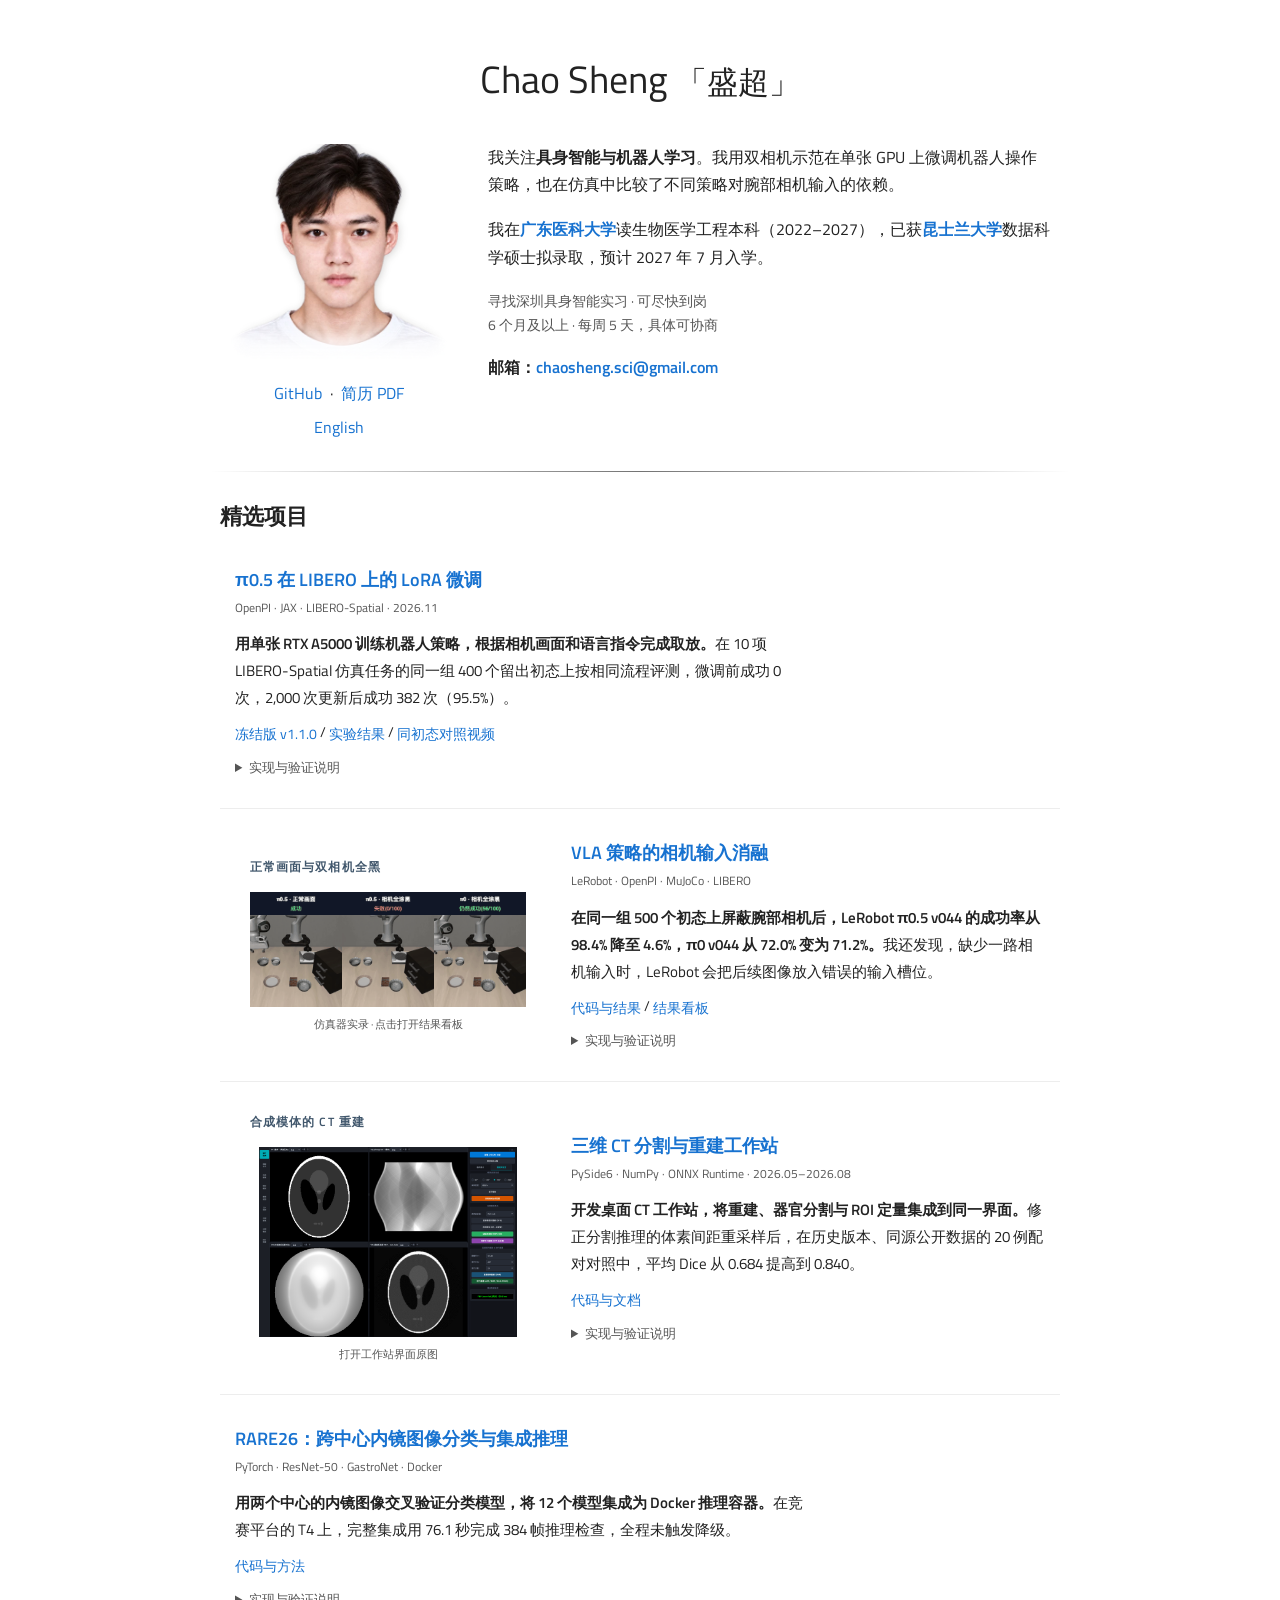
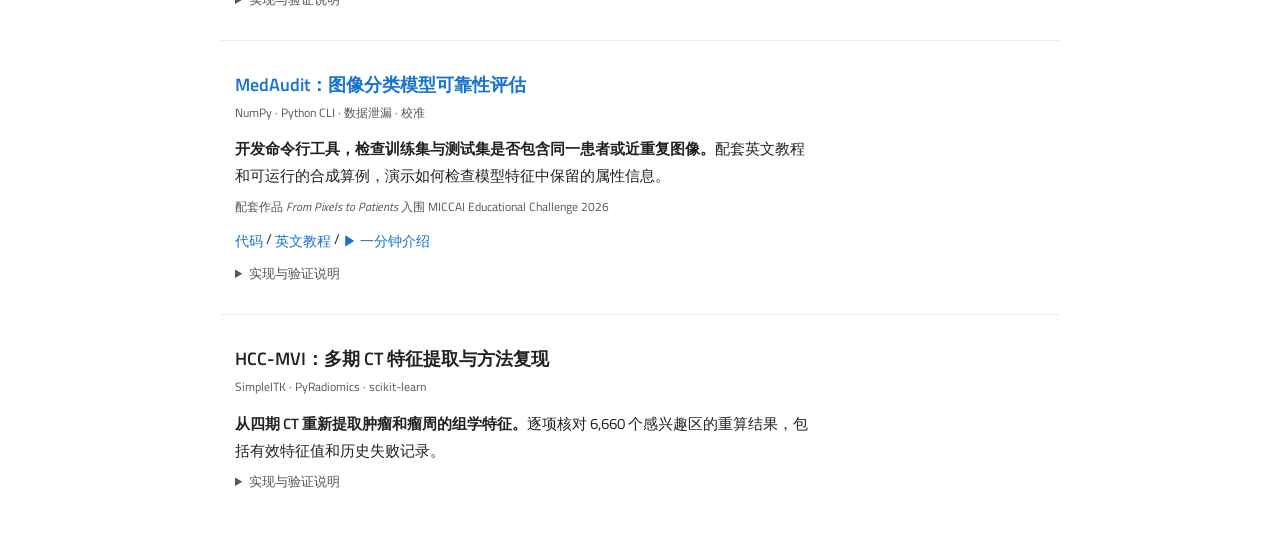
==== commit e469033f: "Trim repeated project descriptions in the portfolio and public resume" ====
--- a/index_cn.html
+++ b/index_cn.html
@@ -39,8 +39,8 @@
       <article class="project-entry project-entry-text">
         <div class="project-copy">
           <h3 class="repo-title"><a href="https://github.com/chaoshengsc/pi05-libero-finetuning" target="_blank" rel="noopener noreferrer">π0.5 在 LIBERO 上的 LoRA 微调</a></h3>
-          <p class="repo-tech">OpenPI · JAX · LoRA · LIBERO-Spatial · 2026.11</p>
-          <p class="project-abstract"><strong>在单张 RTX A5000 上用 LoRA 微调 π0.5，训练机器人根据相机画面和指令取放物体。</strong>在 10 项 LIBERO-Spatial 仿真任务的同一组 400 个留出初态上按相同流程评测，微调前成功 0 次，2,000 次更新后成功 382 次（95.5%）。</p>
+          <p class="repo-tech">OpenPI · JAX · LIBERO-Spatial · 2026.11</p>
+          <p class="project-abstract"><strong>用单张 RTX A5000 训练机器人策略，根据相机画面和语言指令完成取放。</strong>在 10 项 LIBERO-Spatial 仿真任务的同一组 400 个留出初态上按相同流程评测，微调前成功 0 次，2,000 次更新后成功 382 次（95.5%）。</p>
           <p class="repo-links"><a href="https://github.com/chaoshengsc/pi05-libero-finetuning/releases/tag/v1.1.0" target="_blank" rel="noopener noreferrer">冻结版 v1.1.0</a> / <a href="https://github.com/chaoshengsc/pi05-libero-finetuning/blob/v1.1.0/docs/results.md" target="_blank" rel="noopener noreferrer">实验结果</a> / <a href="https://cdn.jsdelivr.net/gh/chaoshengsc/pi05-libero-finetuning@70cf7dc0754567b5b425e05f74cc18f68f3f52f1/assets/failures/task08-12-comparison.mp4" target="_blank" rel="noopener noreferrer">同初态对照视频</a></p>
           <details class="project-details"><summary>实现与验证说明</summary><div class="detail-body"><p>以场景图、腕部图和指令为输入，以后续 10 步示范动作为流匹配的训练目标。按完整轨迹划分 1,608 条训练示范和 85 条离线验证示范，仅用训练集拟合归一化统计量。冻结 OpenPI 的 <code>pi05_base</code>，为视觉塔、语言主干和动作专家等模块的 456 个线性矩阵配置 rank-64 LoRA。每个微批 8 个样本，累积 32 次梯度实现有效批量 256。恢复模型、优化器、采样器和随机状态后续训至 2,000 次更新。</p>
           <p>闭环执行时先预测 10 步动作，执行前 5 步后重新观测。第 0 步与终点有 399 对回合的首观测一致，十任务等权成功率提高 95.50 个百分点（95% 配对区间 [93.50, 97.25]）。六个检查点中，1,250 步在原推理种子下得分最高（389/400）。换两个种子与终点复测，平均领先 1.25 个百分点，95% 区间 [−0.50, 2.875] 跨 0。</p>
@@ -49,14 +49,14 @@
       </article>
 
       <article class="project-entry">
-        <div class="project-media"><figure class="project-overview"><figcaption class="overview-label">相机消融</figcaption><a class="overview-screen" href="https://chaoshengsc.github.io/libero-camera-ablation/dashboard/?lang=zh" target="_blank" rel="noopener noreferrer"><img src="assets/libero-blackout-zh.gif" alt="同一个 LIBERO 任务的三次运行：π0.5 正常画面成功，π0.5 相机全涂黑失败，π0 相机全涂黑仍然成功" width="720" height="300" loading="lazy" /></a></figure><p class="media-caption">仿真器实录 · 点击打开结果看板</p></div>
+        <div class="project-media"><figure class="project-overview"><figcaption class="overview-label">正常画面与双相机全黑</figcaption><a class="overview-screen" href="https://chaoshengsc.github.io/libero-camera-ablation/dashboard/?lang=zh" target="_blank" rel="noopener noreferrer"><img src="assets/libero-blackout-zh.gif" alt="同一个 LIBERO 任务的三次运行：π0.5 正常画面成功，π0.5 相机全涂黑失败，π0 相机全涂黑仍然成功" width="720" height="300" loading="lazy" /></a></figure><p class="media-caption">仿真器实录 · 点击打开结果看板</p></div>
         <div class="project-copy">
           <h3 class="repo-title"><a href="https://github.com/chaoshengsc/libero-camera-ablation" target="_blank" rel="noopener noreferrer">VLA 策略的相机输入消融</a></h3>
-          <p class="repo-tech">LeRobot · OpenPI · MuJoCo · LIBERO · VLA</p>
+          <p class="repo-tech">LeRobot · OpenPI · MuJoCo · LIBERO</p>
           <p class="project-abstract"><strong>在同一组 500 个初态上屏蔽腕部相机后，LeRobot π0.5 v044 的成功率从 98.4% 降至 4.6%，π0 v044 从 72.0% 变为 71.2%。</strong>我还发现，缺少一路相机输入时，LeRobot 会把后续图像放入错误的输入槽位。</p>
 
           <p class="repo-links"><a href="https://github.com/chaoshengsc/libero-camera-ablation" target="_blank" rel="noopener noreferrer">代码与结果</a> / <a href="https://chaoshengsc.github.io/libero-camera-ablation/dashboard/?lang=zh" target="_blank" rel="noopener noreferrer">结果看板</a></p>
-          <details class="project-details"><summary>实现与验证说明</summary><div class="detail-body"><p>正常、屏蔽腕部、冻结腕部首帧各为 500 回合（10 任务 × 50 初态），分别成功 492、23、0 次；屏蔽相对正常为 −93.8 个百分点，配对 95% 区间 [−96.0, −91.6]。π0 v044 对应为 72.0%、71.2%、72.8%。主视角保持正常更新。</p>
+          <details class="project-details"><summary>实现与验证说明</summary><div class="detail-body"><p>主视角与状态持续更新，每种条件按 10 项任务 × 50 个初态配对评测。LeRobot π0.5 v044 在正常、屏蔽腕部和将腕部画面固定为首帧时分别成功 492、23、0 次。屏蔽相对正常下降 93.8 个百分点（差值的配对 95% 区间 [−96.0, −91.6]）。冻结首帧时，π0 v044 的成功率为 72.8%。</p>
           <p>我确定了相机输入槽位的修复范围，审阅改动并向 LeRobot 提交了覆盖 6 个策略的修复。新增的 27 项回归测试在旧实现中有 21 项失败，修复后全部通过。<a href="https://github.com/huggingface/lerobot/pull/5129" target="_blank" rel="noopener noreferrer">PR #5129</a> 尚未合并。</p>
           <p>补充官方 π0/OpenPI 对照：匹配 100 初态，官方正常 93/100、全黑 0/100；LeRobot π0 v044 正常 65/100、全黑五次 53–56/100。状态冻结对照支持状态更新敏感性；所选固定动作在选择外状态回放成功 262/400。逐回合记录、分析表、协议审计及 CI 重算入口随 <a href="https://github.com/chaoshengsc/libero-camera-ablation/blob/v1.5.3/docs/FREEZE_CN.md" target="_blank" rel="noopener noreferrer">v1.5.3 证据冻结版</a> 公开。</p>
           <p class="repo-meta">结果限定于所测检查点与协议，不作统一模型排名。π0 五次全黑复用相同 100 初态；官方与 LeRobot 同时改变权重和管线，不能将差异唯一归因于转换或训练。首帧冻结也改变图像—状态同步；回放结果不证明模型内部采用回放机制。独立微调项目不计入本次冻结。</p></div></details>
@@ -64,10 +64,10 @@
       </article>
 
       <article class="project-entry">
-        <div class="project-media"><figure class="project-overview"><figcaption class="overview-label">工作站</figcaption><a class="overview-screen" href="assets/reconstruction.png" target="_blank" rel="noopener noreferrer"><img src="assets/reconstruction.png" alt="CT 重建软件界面：Shepp-Logan 合成模体" width="1680" height="1236" loading="lazy" /></a></figure><p class="media-caption">真实软件界面 · 点击查看原图</p></div>
+        <div class="project-media"><figure class="project-overview"><figcaption class="overview-label">合成模体的 CT 重建</figcaption><a class="overview-screen" href="assets/reconstruction.png" target="_blank" rel="noopener noreferrer"><img src="assets/reconstruction.png" alt="CT 重建软件界面：Shepp-Logan 合成模体" width="1680" height="1236" loading="lazy" /></a></figure><p class="media-caption">打开工作站界面原图</p></div>
         <div class="project-copy">
           <h3 class="repo-title"><a href="https://github.com/chaoshengsc/medical-imaging-workstation" target="_blank" rel="noopener noreferrer">三维 CT 分割与重建工作站</a></h3>
-          <p class="repo-tech">PySide6 · NumPy · ONNX Runtime · CT 重建 · 2026.05–2026.08</p>
+          <p class="repo-tech">PySide6 · NumPy · ONNX Runtime · 2026.05–2026.08</p>
           <p class="project-abstract"><strong>开发桌面 CT 工作站，将重建、器官分割与 ROI 定量集成到同一界面。</strong>修正分割推理的体素间距重采样后，在历史版本、同源公开数据的 20 例配对对照中，平均 Dice 从 0.684 提高到 0.840。</p>
 
           <p class="repo-links"><a href="https://github.com/chaoshengsc/medical-imaging-workstation" target="_blank" rel="noopener noreferrer">代码与文档</a></p>
@@ -85,7 +85,7 @@
 
           <p class="repo-links"><a href="https://github.com/chaoshengsc/rare26-barrett-detection" target="_blank" rel="noopener noreferrer">代码与方法</a></p>
           <details class="project-details"><summary>实现与验证说明</summary><div class="detail-body"><p>正样本稀少，评测指标为固定 90% 召回率下的精确率。采用 GastroNet 预训练 ResNet-50，结合类别采样、EMA、近重复图像分组与双向留一中心评估。</p>
-          <p>统一训练和推理预处理，完成 12 个随机种子模型概率平均与水平翻转增强；构建 Docker 推理容器，按时间预算调度集成，并配置超时降级与输入输出检查。</p>
+          <p>训练和推理使用相同预处理。推理时平均不同随机种子模型和水平翻转图像的预测概率，按剩余时间调整集成规模，并检查输入和输出。</p>
           <p class="repo-meta">内部 LOCO 用于方案选择，不代表最终提交权重的独立测试成绩；不列竞赛排名。</p></div></details>
         </div>
       </article>
@@ -96,12 +96,11 @@
         <div class="project-copy">
           <h3 class="repo-title"><a href="https://github.com/chaoshengsc/medaudit" target="_blank" rel="noopener noreferrer">MedAudit：图像分类模型可靠性评估</a></h3>
           <p class="repo-tech">NumPy · Python CLI · 数据泄漏 · 校准</p>
-          <p class="project-abstract"><strong>将数据泄漏、近重复和特征属性检查整合为命令行工具。</strong>实现总体与类内属性探针，配套英文教程和合成算例，说明评估结果的含义与解释边界。</p>
-          <p class="recognition">配套作品入围 MICCAI Educational Challenge 2026</p>
+          <p class="project-abstract"><strong>开发命令行工具，检查训练集与测试集是否包含同一患者或近重复图像。</strong>配套英文教程和可运行的合成算例，演示如何检查模型特征中保留的属性信息。</p>
+          <p class="recognition">配套作品 <em>From Pixels to Patients</em> 入围 MICCAI Educational Challenge 2026</p>
           <p class="repo-links"><a href="https://github.com/chaoshengsc/medaudit" target="_blank" rel="noopener noreferrer">代码</a> / <a href="https://github.com/chaoshengsc/medaudit/blob/main/tutorial/from-pixels-to-patients.md" target="_blank" rel="noopener noreferrer">英文教程</a> / <a href="assets/mec2026.mp4" target="_blank" rel="noopener noreferrer">▶ 一分钟介绍</a></p>
-          <details class="project-details"><summary>实现与验证说明</summary><div class="detail-body"><p>配置驱动的 CLI 支持跨集合近重复、患者分组泄漏和总体／类内属性探针；实现 AUROC、Brier、ECE 与患者簇 Bootstrap 指标函数。</p>
-          <p>配套英文教程、运行指南与可运行合成算例。作品 <em>From Pixels to Patients</em> 入围 MICCAI Educational Challenge 2026（Finalist）。</p>
-          <p class="repo-meta">属性可预测不等于分类器依赖该属性；合成算例不代表临床性能。完整校准审计尚未接入 CLI。</p><figure class="audit-detail-figure"><a href="assets/medaudit-probe.png" target="_blank" rel="noopener noreferrer"><img src="assets/medaudit-probe.png" alt="总体与类内属性探针的合成实验对照" width="1926" height="874" loading="lazy" /></a><figcaption>合成实验对照；点击查看原图，不代表临床性能。</figcaption></figure></div></details>
+          <details class="project-details"><summary>实现与验证说明</summary><div class="detail-body"><p>用属性探针分别在全体样本和各类别内评估属性的可预测性。工具另提供 AUROC、Brier 分数、ECE 和患者簇 Bootstrap 函数。</p>
+          <p class="repo-meta">属性可预测不等于分类器依赖该属性；合成算例不代表临床性能。完整校准审计尚未接入 CLI。</p><figure class="audit-detail-figure"><a href="assets/medaudit-probe.png" target="_blank" rel="noopener noreferrer"><img src="assets/medaudit-probe.png" alt="总体与类内属性探针的合成实验对照" width="1926" height="874" loading="lazy" /></a><figcaption>合成算例中总体探针与类内探针的对照。</figcaption></figure></div></details>
         </div>
       </article>
 
@@ -109,12 +108,11 @@
         <div class="project-copy">
           <h3 class="repo-title">HCC-MVI：多期 CT 特征提取与方法复现</h3>
           <p class="repo-tech">SimpleITK · PyRadiomics · scikit-learn</p>
-          <p class="project-abstract"><strong>复现多期 CT 特征提取流程，核对重算结果。</strong>串联三维肿瘤／瘤周区域、组学特征与模型融合，开展去重敏感性和置信区间分析，保留失败记录以追溯处理过程。</p>
+          <p class="project-abstract"><strong>从四期 CT 重新提取肿瘤和瘤周的组学特征。</strong>逐项核对 6,660 个感兴趣区的重算结果，包括有效特征值和历史失败记录。</p>
 
 
-          <details class="project-details"><summary>实现与验证说明</summary><div class="detail-body"><p>基于 111 条历史队列记录，重建四期 CT、三维肿瘤／瘤周 VOI 与 94 项原始组学特征的处理流程，开展去重敏感性及置信区间分析。</p>
-          <p>完成 6,660 个 VOI 的重算核对，覆盖有效特征一致性与失败记录复现，形成可追溯的数据处理流程。</p>
-          <p class="repo-meta">核对数量包含失败记录，不等于全部生成有效特征；现有证据不足以确认模型有效性。患者数据与内部材料不公开。</p></div></details>
+          <details class="project-details"><summary>实现与验证说明</summary><div class="detail-body"><p>基于 111 条历史病例记录复现 94 项原始组学特征的提取和模型融合流程，分析去除重复病例对结果的影响，并估计置信区间。</p>
+          <p class="repo-meta">模型有效性仍待验证。患者数据与内部材料不公开。</p></div></details>
         </div>
       </article>
     </section>
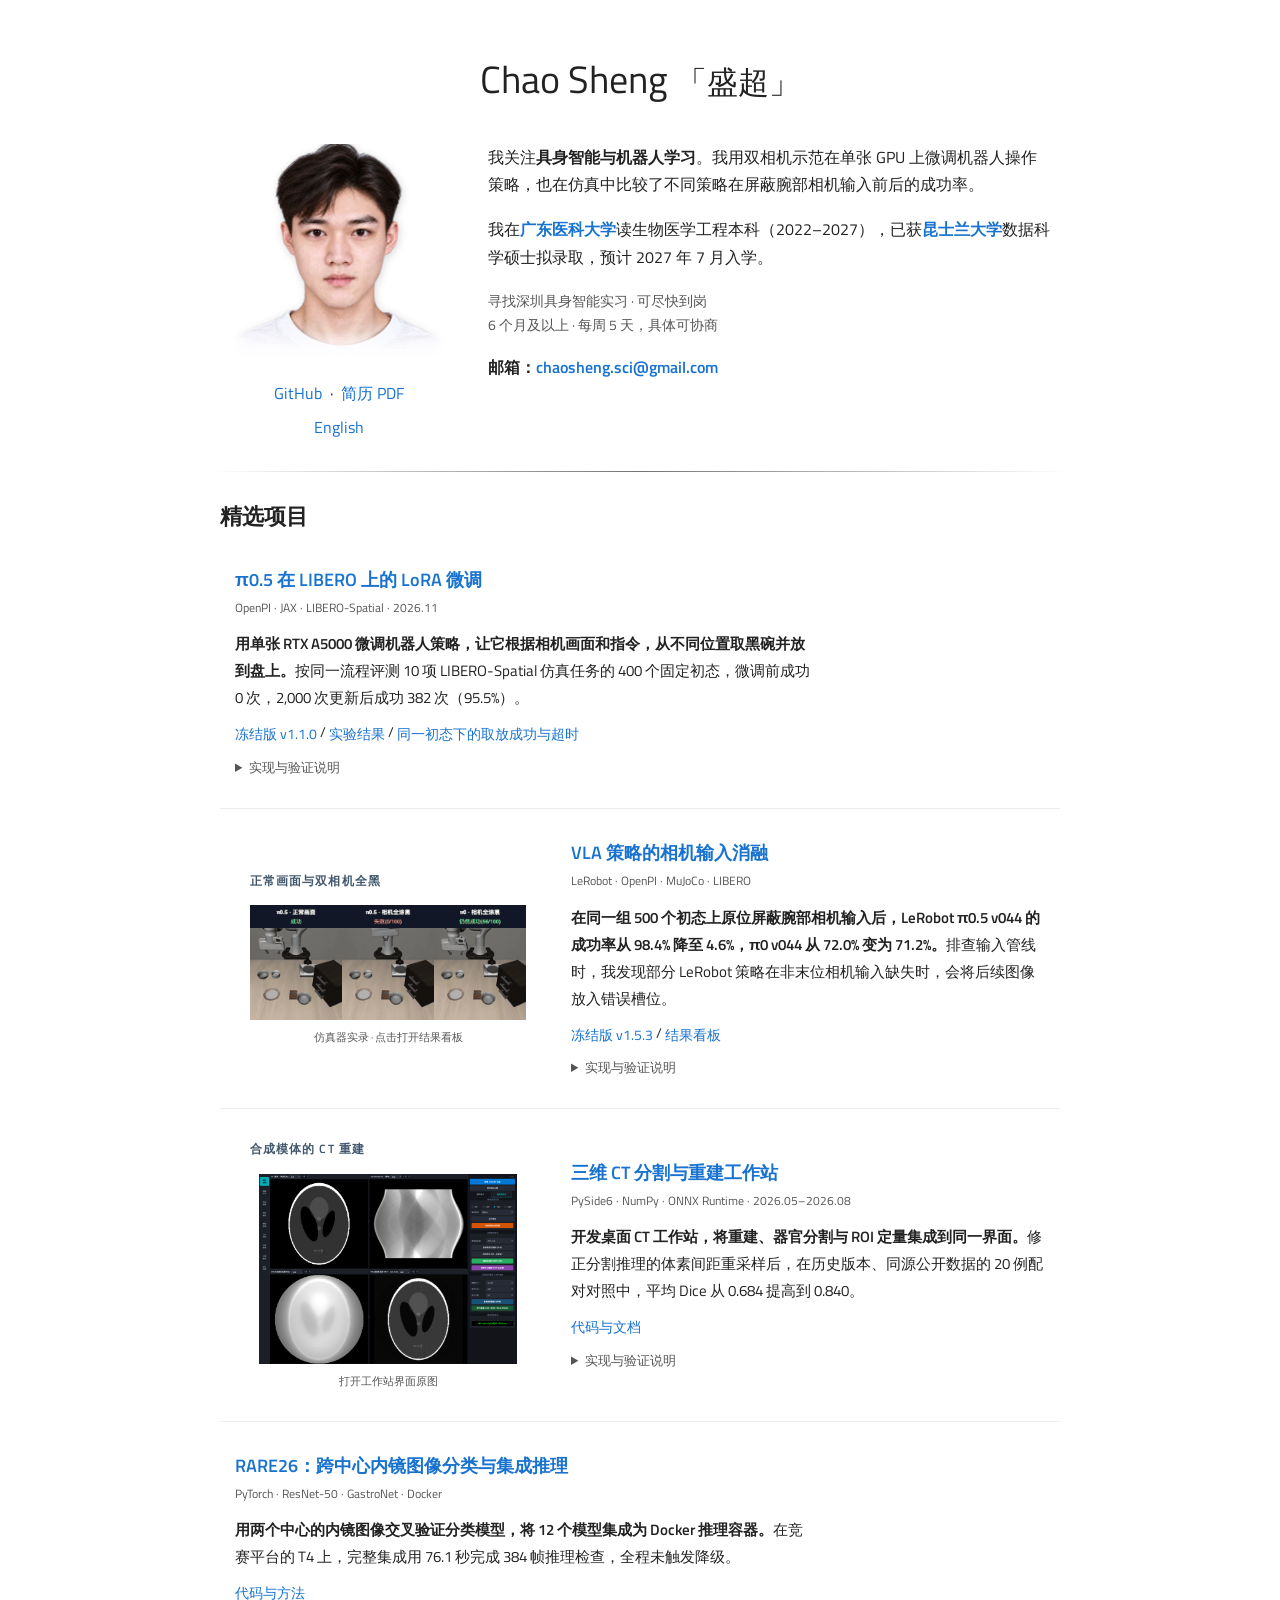
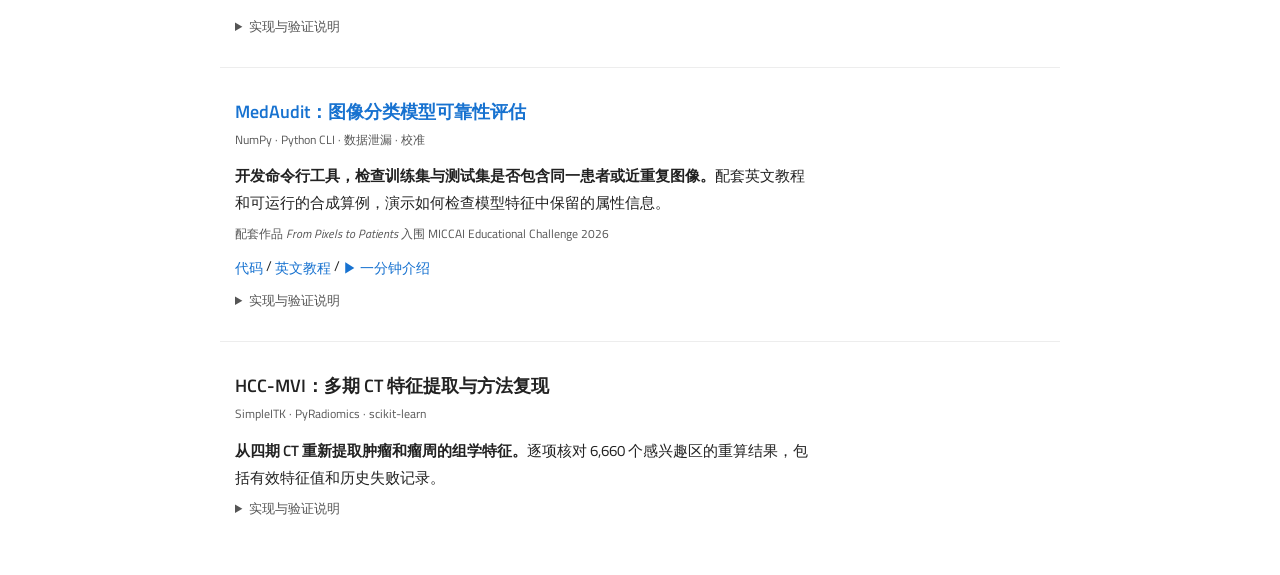
==== commit e3f17e23: "Clarify paired VLA evaluations and link the frozen evidence" ====
--- a/index_cn.html
+++ b/index_cn.html
@@ -25,7 +25,7 @@
           </nav>
         </td>
         <td class="profile-copy" valign="top">
-          <p>我关注<strong>具身智能与机器人学习</strong>。我用双相机示范在单张 GPU 上微调机器人操作策略，也在仿真中比较了不同策略对腕部相机输入的依赖。</p>
+          <p>我关注<strong>具身智能与机器人学习</strong>。我用双相机示范在单张 GPU 上微调机器人操作策略，也在仿真中比较了不同策略在屏蔽腕部相机输入前后的成功率。</p>
           <p>我在<strong><a href="https://www.gdmu.edu.cn/" target="_blank" rel="noopener noreferrer">广东医科大学</a></strong>读生物医学工程本科（2022–2027），已获<strong><a href="https://www.uq.edu.au/" target="_blank" rel="noopener noreferrer">昆士兰大学</a></strong>数据科学硕士拟录取，预计 2027 年 7 月入学。</p>
           <p class="availability">寻找深圳具身智能实习 · 可尽快到岗<br />6 个月及以上 · 每周 5 天，具体可协商</p>
           <p class="contact" id="contact"><strong>邮箱：</strong><strong><a href="mailto:chaosheng.sci@gmail.com" title="发送邮件至 chaosheng.sci@gmail.com">chaosheng.sci@gmail.com</a></strong></p>
@@ -40,11 +40,11 @@
         <div class="project-copy">
           <h3 class="repo-title"><a href="https://github.com/chaoshengsc/pi05-libero-finetuning" target="_blank" rel="noopener noreferrer">π0.5 在 LIBERO 上的 LoRA 微调</a></h3>
           <p class="repo-tech">OpenPI · JAX · LIBERO-Spatial · 2026.11</p>
-          <p class="project-abstract"><strong>用单张 RTX A5000 训练机器人策略，根据相机画面和语言指令完成取放。</strong>在 10 项 LIBERO-Spatial 仿真任务的同一组 400 个留出初态上按相同流程评测，微调前成功 0 次，2,000 次更新后成功 382 次（95.5%）。</p>
-          <p class="repo-links"><a href="https://github.com/chaoshengsc/pi05-libero-finetuning/releases/tag/v1.1.0" target="_blank" rel="noopener noreferrer">冻结版 v1.1.0</a> / <a href="https://github.com/chaoshengsc/pi05-libero-finetuning/blob/v1.1.0/docs/results.md" target="_blank" rel="noopener noreferrer">实验结果</a> / <a href="https://cdn.jsdelivr.net/gh/chaoshengsc/pi05-libero-finetuning@70cf7dc0754567b5b425e05f74cc18f68f3f52f1/assets/failures/task08-12-comparison.mp4" target="_blank" rel="noopener noreferrer">同初态对照视频</a></p>
+          <p class="project-abstract"><strong>用单张 RTX A5000 微调机器人策略，让它根据相机画面和指令，从不同位置取黑碗并放到盘上。</strong>按同一流程评测 10 项 LIBERO-Spatial 仿真任务的 400 个固定初态，微调前成功 0 次，2,000 次更新后成功 382 次（95.5%）。</p>
+          <p class="repo-links"><a href="https://github.com/chaoshengsc/pi05-libero-finetuning/releases/tag/v1.1.0" target="_blank" rel="noopener noreferrer">冻结版 v1.1.0</a> / <a href="https://github.com/chaoshengsc/pi05-libero-finetuning/blob/v1.1.0/docs/results.md" target="_blank" rel="noopener noreferrer">实验结果</a> / <a href="https://cdn.jsdelivr.net/gh/chaoshengsc/pi05-libero-finetuning@70cf7dc0754567b5b425e05f74cc18f68f3f52f1/assets/failures/task08-12-comparison.mp4" target="_blank" rel="noopener noreferrer">同一初态下的取放成功与超时</a></p>
           <details class="project-details"><summary>实现与验证说明</summary><div class="detail-body"><p>以场景图、腕部图和指令为输入，以后续 10 步示范动作为流匹配的训练目标。按完整轨迹划分 1,608 条训练示范和 85 条离线验证示范，仅用训练集拟合归一化统计量。冻结 OpenPI 的 <code>pi05_base</code>，为视觉塔、语言主干和动作专家等模块的 456 个线性矩阵配置 rank-64 LoRA。每个微批 8 个样本，累积 32 次梯度实现有效批量 256。恢复模型、优化器、采样器和随机状态后续训至 2,000 次更新。</p>
-          <p>闭环执行时先预测 10 步动作，执行前 5 步后重新观测。第 0 步与终点有 399 对回合的首观测一致，十任务等权成功率提高 95.50 个百分点（95% 配对区间 [93.50, 97.25]）。六个检查点中，1,250 步在原推理种子下得分最高（389/400）。换两个种子与终点复测，平均领先 1.25 个百分点，95% 区间 [−0.50, 2.875] 跨 0。</p>
-          <p class="repo-meta">逐例复查终点失败的 18 个初态，16 个在更换推理种子后至少成功一次。冻结版公开 5,100 条计分回合、复算脚本与同初态对照视频。结果限于一次训练和十个已知仿真任务。</p></div></details>
+          <p>闭环执行时先预测 10 步动作，执行前 5 步后重新观测。开发用的 100 个初态与评测用的 400 个初态互不重叠。微调前与训练终点有 399 对回合的首观测一致，十任务等权成功率提高 95.50 个百分点（95% 配对区间 [93.50, 97.25]）。同一次训练的六个检查点中，1,250 步在原推理种子下得分最高（389/400）。换两个推理种子后，它比 2,000 步终点平均高 1.25 个百分点，配对 95% 区间为 [−0.50, 2.875]。</p>
+          <p class="repo-meta">两个新推理种子下，2,000 步终点分别成功 385/400 和 379/400。与原种子相比，分别有 14、13 个初态从失败变为成功，同时有 11、16 个从成功变为失败。冻结版公开 5,100 条计分回合、复算脚本与同初态对照视频。结果限于一次训练和十个已知仿真任务。</p></div></details>
         </div>
       </article>
 
@@ -53,12 +53,12 @@
         <div class="project-copy">
           <h3 class="repo-title"><a href="https://github.com/chaoshengsc/libero-camera-ablation" target="_blank" rel="noopener noreferrer">VLA 策略的相机输入消融</a></h3>
           <p class="repo-tech">LeRobot · OpenPI · MuJoCo · LIBERO</p>
-          <p class="project-abstract"><strong>在同一组 500 个初态上屏蔽腕部相机后，LeRobot π0.5 v044 的成功率从 98.4% 降至 4.6%，π0 v044 从 72.0% 变为 71.2%。</strong>我还发现，缺少一路相机输入时，LeRobot 会把后续图像放入错误的输入槽位。</p>
+          <p class="project-abstract"><strong>在同一组 500 个初态上原位屏蔽腕部相机输入后，LeRobot π0.5 v044 的成功率从 98.4% 降至 4.6%，π0 v044 从 72.0% 变为 71.2%。</strong>排查输入管线时，我发现部分 LeRobot 策略在非末位相机输入缺失时，会将后续图像放入错误槽位。</p>
 
-          <p class="repo-links"><a href="https://github.com/chaoshengsc/libero-camera-ablation" target="_blank" rel="noopener noreferrer">代码与结果</a> / <a href="https://chaoshengsc.github.io/libero-camera-ablation/dashboard/?lang=zh" target="_blank" rel="noopener noreferrer">结果看板</a></p>
-          <details class="project-details"><summary>实现与验证说明</summary><div class="detail-body"><p>主视角与状态持续更新，每种条件按 10 项任务 × 50 个初态配对评测。LeRobot π0.5 v044 在正常、屏蔽腕部和将腕部画面固定为首帧时分别成功 492、23、0 次。屏蔽相对正常下降 93.8 个百分点（差值的配对 95% 区间 [−96.0, −91.6]）。冻结首帧时，π0 v044 的成功率为 72.8%。</p>
+          <p class="repo-links"><a href="https://github.com/chaoshengsc/libero-camera-ablation/blob/v1.5.3/docs/FREEZE_CN.md" target="_blank" rel="noopener noreferrer">冻结版 v1.5.3</a> / <a href="https://chaoshengsc.github.io/libero-camera-ablation/dashboard/?lang=zh" target="_blank" rel="noopener noreferrer">结果看板</a></p>
+          <details class="project-details"><summary>实现与验证说明</summary><div class="detail-body"><p>主视角与状态持续更新，每种条件按 10 项任务 × 50 个初态配对评测。LeRobot π0.5 v044 在正常、屏蔽腕部和将腕部画面固定为首帧时分别成功 492、23、0 次。屏蔽相对正常下降 93.8 个百分点（差值的配对 95% 区间 [−96.0, −91.6]）。冻结腕部首帧时，π0 v044 的成功率为 72.8%。对这个检查点，屏蔽腕部后有 92 个初态从成功变为失败、88 个反向变化。正常输入下再跑一轮，两类变化也分别有 83 和 79 个。</p>
           <p>我确定了相机输入槽位的修复范围，审阅改动并向 LeRobot 提交了覆盖 6 个策略的修复。新增的 27 项回归测试在旧实现中有 21 项失败，修复后全部通过。<a href="https://github.com/huggingface/lerobot/pull/5129" target="_blank" rel="noopener noreferrer">PR #5129</a> 尚未合并。</p>
-          <p>补充官方 π0/OpenPI 对照：匹配 100 初态，官方正常 93/100、全黑 0/100；LeRobot π0 v044 正常 65/100、全黑五次 53–56/100。状态冻结对照支持状态更新敏感性；所选固定动作在选择外状态回放成功 262/400。逐回合记录、分析表、协议审计及 CI 重算入口随 <a href="https://github.com/chaoshengsc/libero-camera-ablation/blob/v1.5.3/docs/FREEZE_CN.md" target="_blank" rel="noopener noreferrer">v1.5.3 证据冻结版</a> 公开。</p>
+          <p>补充官方 π0/OpenPI 对照：匹配 100 初态，官方正常 93/100、全黑 0/100；LeRobot π0 v044 正常 65/100、全黑五次 53–56/100。状态冻结对照支持状态更新敏感性；所选固定动作在选择外状态回放成功 262/400。逐回合记录、分析表和协议核查均已公开，可从原始记录复算。</p>
           <p class="repo-meta">结果限定于所测检查点与协议，不作统一模型排名。π0 五次全黑复用相同 100 初态；官方与 LeRobot 同时改变权重和管线，不能将差异唯一归因于转换或训练。首帧冻结也改变图像—状态同步；回放结果不证明模型内部采用回放机制。独立微调项目不计入本次冻结。</p></div></details>
         </div>
       </article>
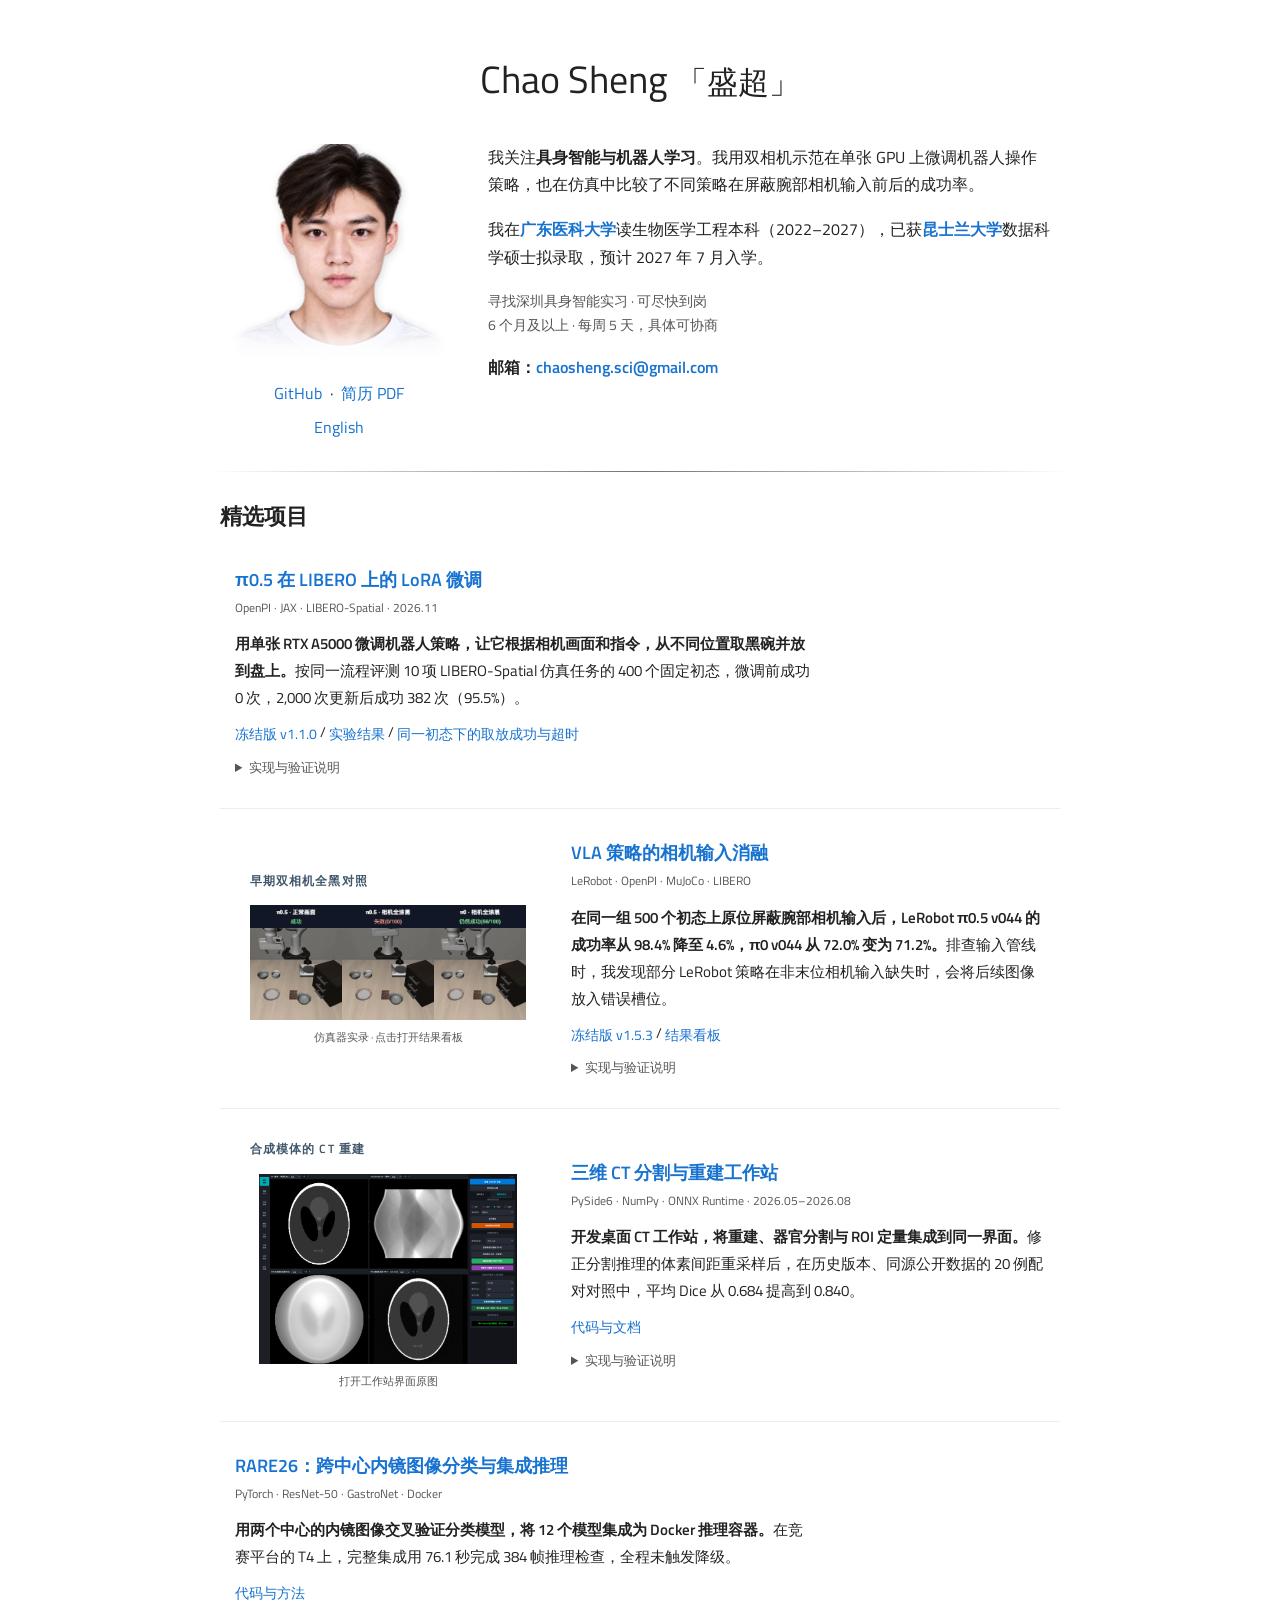
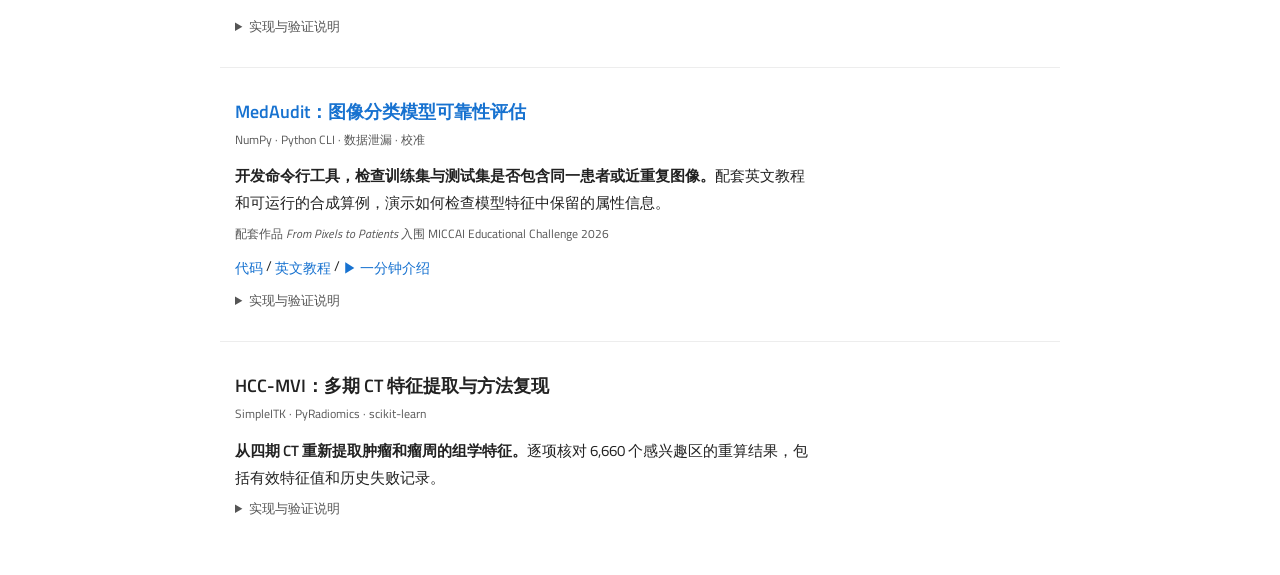
==== commit 9b005d98: "Clarify robot manipulation tasks and camera comparisons" ====
--- a/index_cn.html
+++ b/index_cn.html
@@ -49,7 +49,7 @@
       </article>
 
       <article class="project-entry">
-        <div class="project-media"><figure class="project-overview"><figcaption class="overview-label">正常画面与双相机全黑</figcaption><a class="overview-screen" href="https://chaoshengsc.github.io/libero-camera-ablation/dashboard/?lang=zh" target="_blank" rel="noopener noreferrer"><img src="assets/libero-blackout-zh.gif" alt="同一个 LIBERO 任务的三次运行：π0.5 正常画面成功，π0.5 相机全涂黑失败，π0 相机全涂黑仍然成功" width="720" height="300" loading="lazy" /></a></figure><p class="media-caption">仿真器实录 · 点击打开结果看板</p></div>
+        <div class="project-media"><figure class="project-overview"><figcaption class="overview-label">早期双相机全黑对照</figcaption><a class="overview-screen" href="https://chaoshengsc.github.io/libero-camera-ablation/dashboard/?lang=zh" target="_blank" rel="noopener noreferrer"><img src="assets/libero-blackout-zh.gif" alt="同一个 LIBERO 任务的三次运行：π0.5 正常画面成功，π0.5 相机全涂黑失败，π0 相机全涂黑仍然成功" width="720" height="300" loading="lazy" /></a></figure><p class="media-caption">仿真器实录 · 点击打开结果看板</p></div>
         <div class="project-copy">
           <h3 class="repo-title"><a href="https://github.com/chaoshengsc/libero-camera-ablation" target="_blank" rel="noopener noreferrer">VLA 策略的相机输入消融</a></h3>
           <p class="repo-tech">LeRobot · OpenPI · MuJoCo · LIBERO</p>
